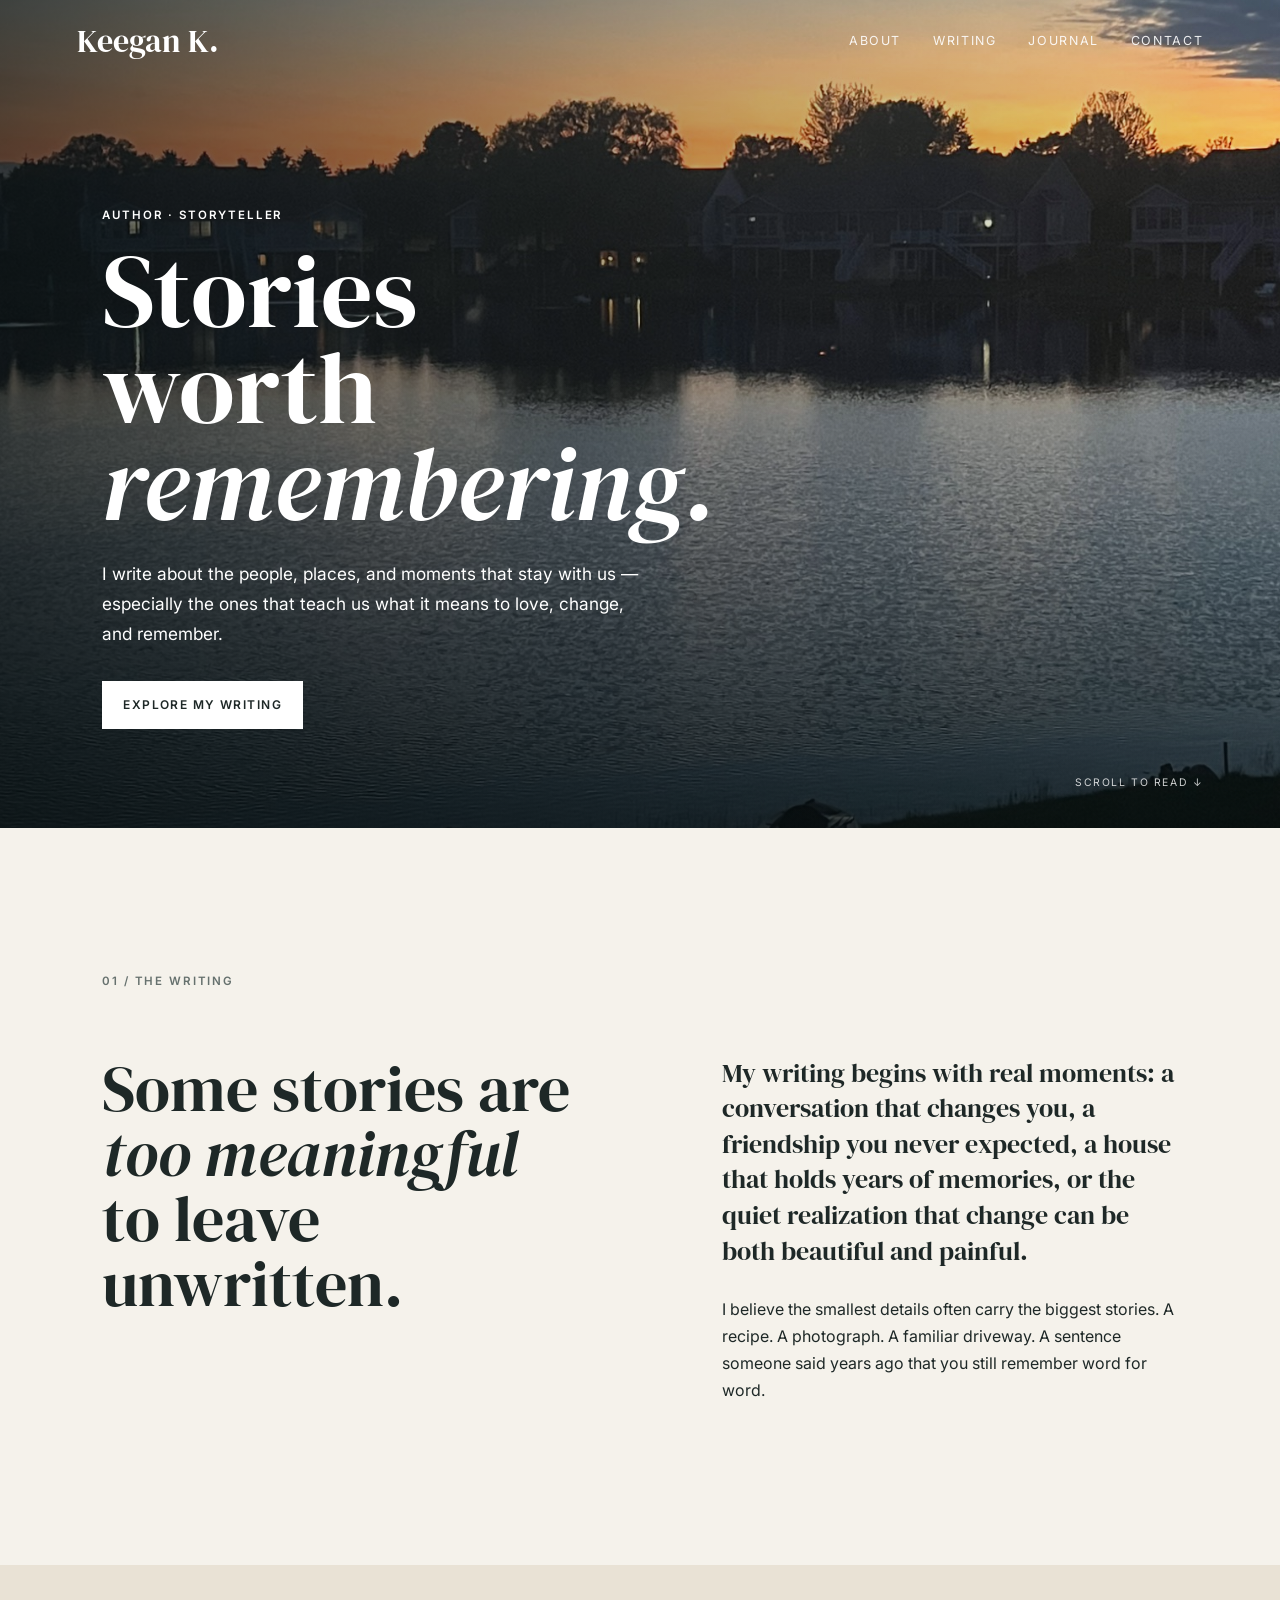
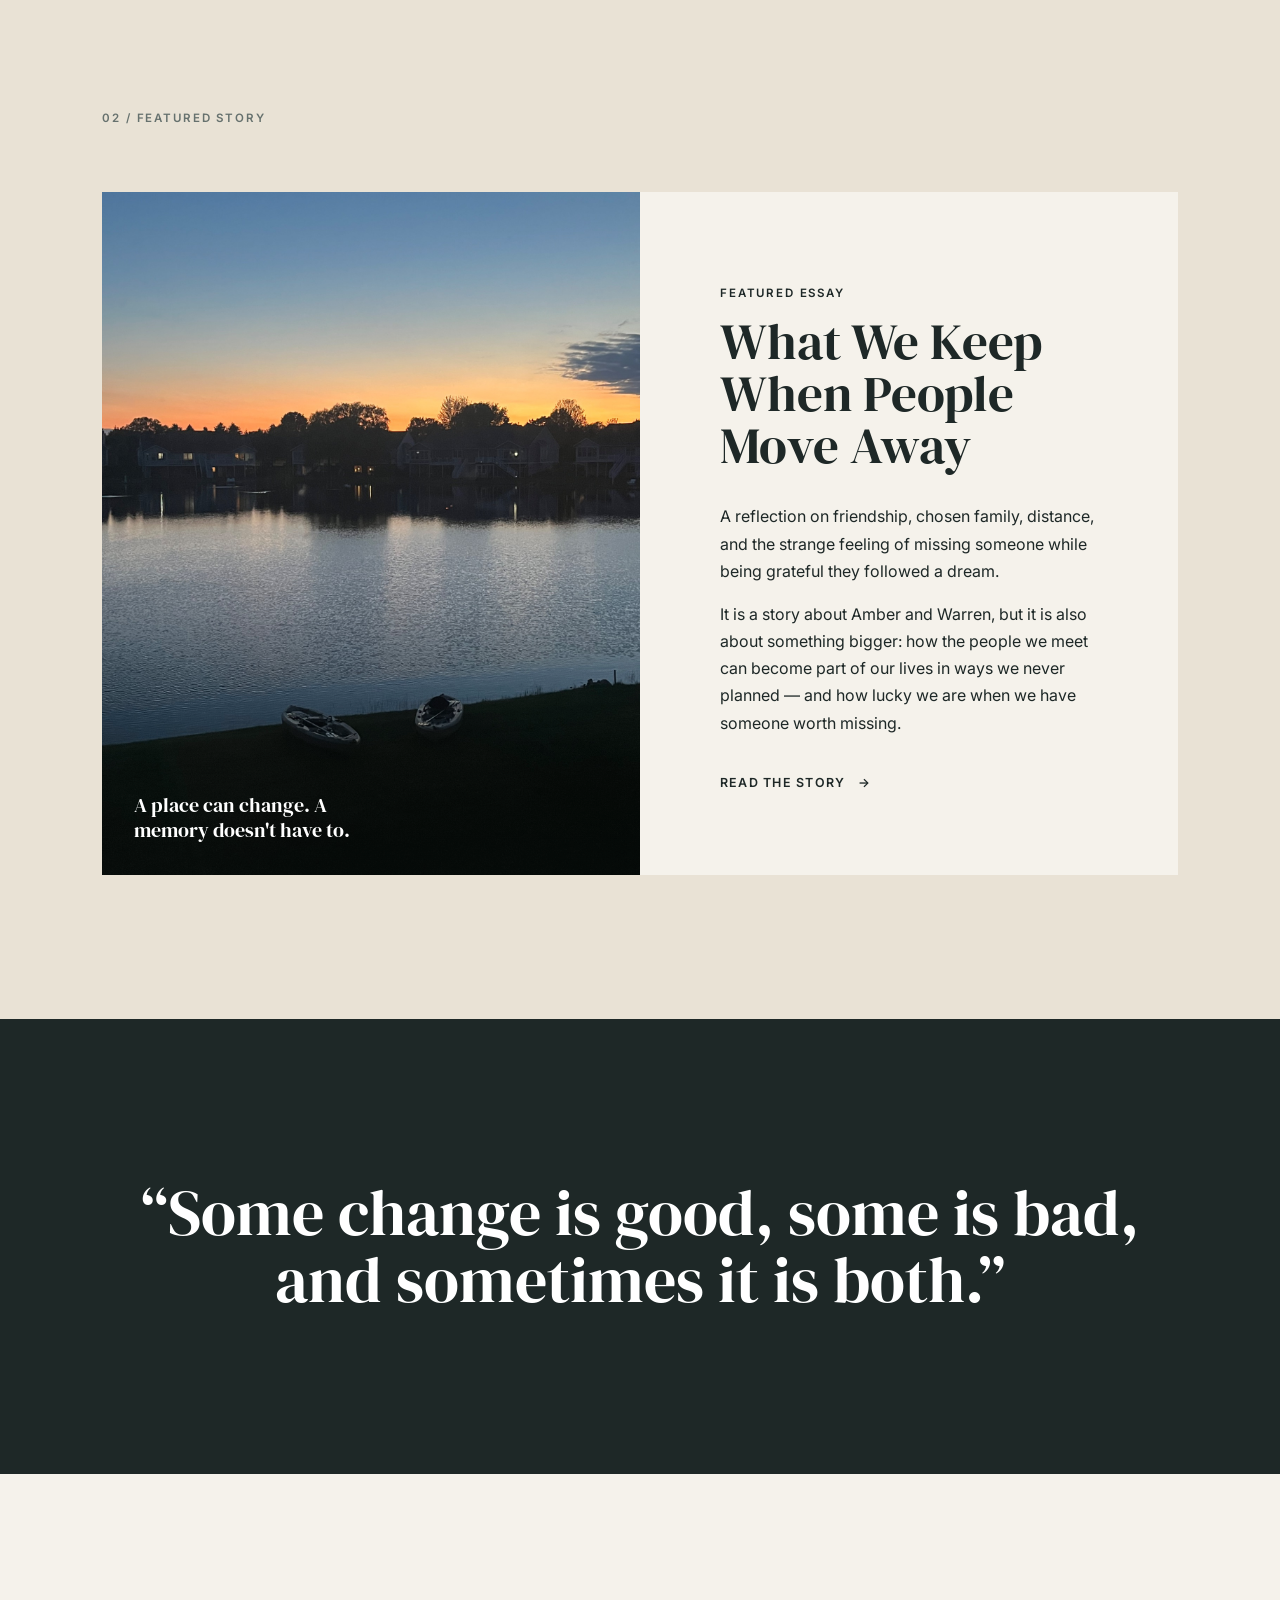
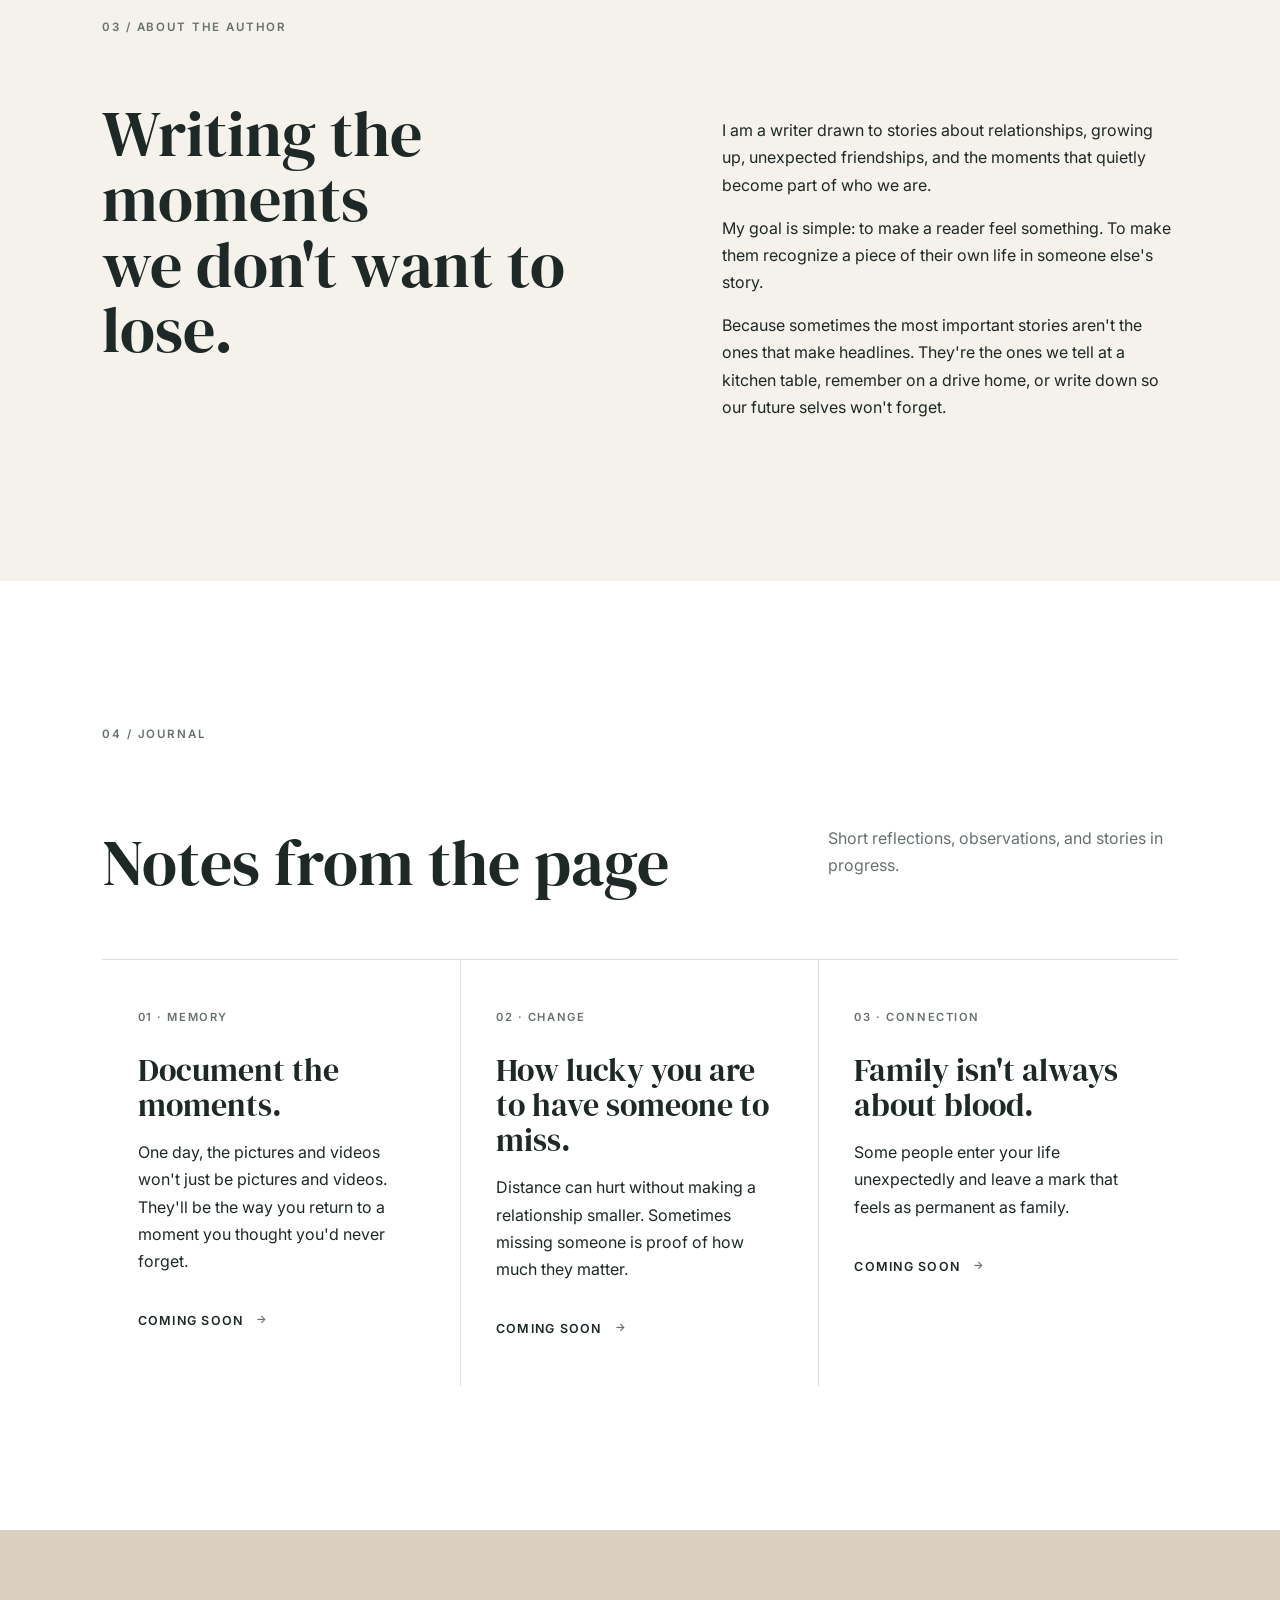
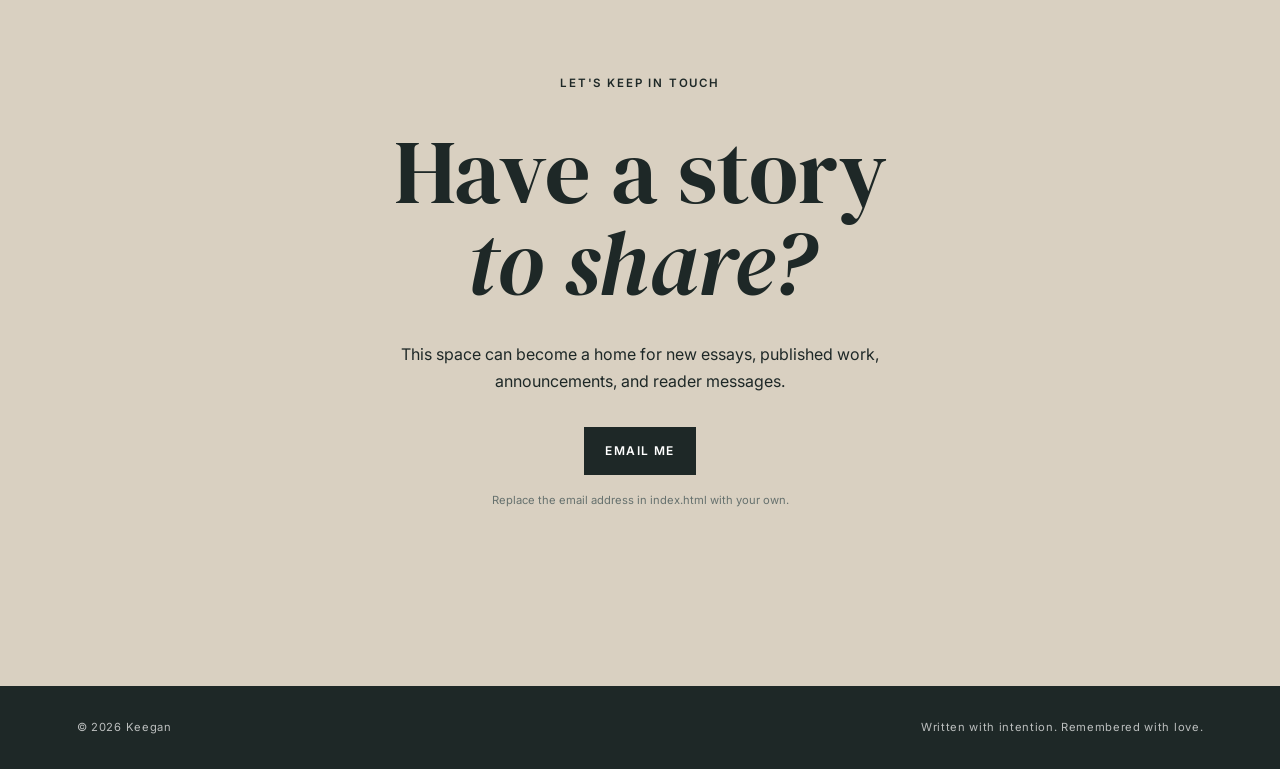
==== index.html @ cd88f76b "Update index.html" ====
<!DOCTYPE html>
<html lang="en">
<head>
  <meta charset="UTF-8">
  <meta name="viewport" content="width=device-width, initial-scale=1.0">
  <meta name="description" content="Keegan — author and storyteller writing about memory, change, connection, and the people who become family.">
  <title>Keegan Kamphuis | Author & Storyteller</title>
  <link rel="preconnect" href="https://fonts.googleapis.com">
  <link rel="preconnect" href="https://fonts.gstatic.com" crossorigin>
  <link href="https://fonts.googleapis.com/css2?family=DM+Serif+Display&family=Inter:wght@400;500;600&display=swap" rel="stylesheet">
  <link rel="stylesheet" href="style.css">
</head>
<body>
  <header class="site-header">
    <a class="brand" href="#home">Keegan K.</a>
    <nav>
      <a href="#about">About</a>
      <a href="#writing">Writing</a>
      <a href="#journal">Journal</a>
      <a href="#contact">Contact</a>
    </nav>
  </header>

  <main>
    <section class="hero" id="home">
      <div class="hero-image"></div>
      <div class="hero-overlay"></div>
      <div class="hero-content">
        <p class="eyebrow">AUTHOR · STORYTELLER</p>
        <h1>Stories worth<br><em>remembering.</em></h1>
        <p class="hero-copy">
          I write about the people, places, and moments that stay with us —
          especially the ones that teach us what it means to love, change, and remember.
        </p>
        <a class="button light" href="#writing">Explore my writing</a>
      </div>
      <div class="scroll-note">SCROLL TO READ ↓</div>
    </section>

    <section class="intro section">
      <div class="section-label">01 / THE WRITING</div>
      <div class="intro-grid">
        <h2>Some stories are<br><em>too meaningful</em><br>to leave unwritten.</h2>
        <div>
          <p class="large-copy">
            My writing begins with real moments: a conversation that changes you,
            a friendship you never expected, a house that holds years of memories,
            or the quiet realization that change can be both beautiful and painful.
          </p>
          <p>
            I believe the smallest details often carry the biggest stories.
            A recipe. A photograph. A familiar driveway. A sentence someone said
            years ago that you still remember word for word.
          </p>
        </div>
      </div>
    </section>

    <section class="feature section" id="writing">
      <div class="section-label">02 / FEATURED STORY</div>
      <div class="story-card">
        <div class="story-photo">
          <div class="photo-caption">A place can change. A memory doesn't have to.</div>
        </div>
        <div class="story-text">
          <p class="eyebrow">FEATURED ESSAY</p>
          <h2>What We Keep<br>When People Move Away</h2>
          <p>
            A reflection on friendship, chosen family, distance, and the strange
            feeling of missing someone while being grateful they followed a dream.
          </p>
          <p>
            It is a story about Amber and Warren, but it is also about something
            bigger: how the people we meet can become part of our lives in ways
            we never planned — and how lucky we are when we have someone worth missing.
          </p>
          <a class="text-link" href="#journal">Read the story <span>→</span></a>
        </div>
      </div>
    </section>

    <section class="quote-section">
      <blockquote>
        “Some change is good, some is bad,<br>
        and sometimes it is both.”
      </blockquote>
    </section>

    <section class="about section" id="about">
      <div class="section-label">03 / ABOUT THE AUTHOR</div>
      <div class="about-grid">
        <div>
          <h2>Writing the moments<br>we don't want to lose.</h2>
        </div>
        <div>
          <p>
            I am a writer drawn to stories about relationships, growing up,
            unexpected friendships, and the moments that quietly become part
            of who we are.
          </p>
          <p>
            My goal is simple: to make a reader feel something. To make them
            recognize a piece of their own life in someone else's story.
          </p>
          <p>
            Because sometimes the most important stories aren't the ones that
            make headlines. They're the ones we tell at a kitchen table,
            remember on a drive home, or write down so our future selves
            won't forget.
          </p>
        </div>
      </div>
    </section>

    <section class="journal section" id="journal">
      <div class="section-label">04 / JOURNAL</div>
      <div class="journal-heading">
        <h2>Notes from the page</h2>
        <p>Short reflections, observations, and stories in progress.</p>
      </div>

      <div class="posts">
        <article class="post">
          <span>01 · MEMORY</span>
          <h3>Document the moments.</h3>
          <p>
            One day, the pictures and videos won't just be pictures and videos.
            They'll be the way you return to a moment you thought you'd never forget.
          </p>
          <a class="text-link" href="#contact">Coming soon <span>→</span></a>
        </article>

        <article class="post">
          <span>02 · CHANGE</span>
          <h3>How lucky you are to have someone to miss.</h3>
          <p>
            Distance can hurt without making a relationship smaller.
            Sometimes missing someone is proof of how much they matter.
          </p>
          <a class="text-link" href="#contact">Coming soon <span>→</span></a>
        </article>

        <article class="post">
          <span>03 · CONNECTION</span>
          <h3>Family isn't always about blood.</h3>
          <p>
            Some people enter your life unexpectedly and leave a mark that feels
            as permanent as family.
          </p>
          <a class="text-link" href="#contact">Coming soon <span>→</span></a>
        </article>
      </div>
    </section>

    <section class="contact section" id="contact">
      <div class="contact-inner">
        <p class="eyebrow">LET'S KEEP IN TOUCH</p>
        <h2>Have a story<br><em>to share?</em></h2>
        <p>
          This space can become a home for new essays, published work,
          announcements, and reader messages.
        </p>
        <a class="button dark" href="mailto:your-email@example.com">Email me</a>
        <p class="small-note">Replace the email address in index.html with your own.</p>
      </div>
    </section>
  </main>

  <footer>
    <span>© 2026 Keegan</span>
    <span>Written with intention. Remembered with love.</span>
  </footer>
</body>
</html>
---- style.css ----
* { box-sizing: border-box; }

:root {
  --ink: #1e2827;
  --muted: #66716e;
  --paper: #f5f2eb;
  --cream: #e9e2d5;
  --line: rgba(30, 40, 39, .15);
  --serif: "DM Serif Display", Georgia, serif;
  --sans: "Inter", Arial, sans-serif;
}

html { scroll-behavior: smooth; }

body {
  margin: 0;
  background: var(--paper);
  color: var(--ink);
  font-family: var(--sans);
  line-height: 1.7;
}

.site-header {
  position: absolute;
  z-index: 10;
  top: 0;
  left: 0;
  right: 0;
  height: 82px;
  display: flex;
  align-items: center;
  justify-content: space-between;
  padding: 0 6vw;
  color: white;
}

.brand {
  color: inherit;
  text-decoration: none;
  font-family: var(--serif);
  font-size: 2rem;
}

nav { display: flex; gap: 2rem; }
nav a {
  color: inherit;
  text-decoration: none;
  font-size: .78rem;
  letter-spacing: .13em;
  text-transform: uppercase;
  opacity: .9;
}
nav a:hover { opacity: 1; }

.hero {
  min-height: 92vh;
  position: relative;
  display: flex;
  align-items: flex-end;
  overflow: hidden;
  color: white;
}

.hero-image {
  position: absolute;
  inset: 0;
  background: url("hero-sunset.jpeg") center center / cover no-repeat;
  transform: scale(1.01);
}

.hero-overlay {
  position: absolute;
  inset: 0;
  background: linear-gradient(90deg, rgba(10,17,18,.67) 0%, rgba(10,17,18,.25) 55%, rgba(10,17,18,.05) 100%),
              linear-gradient(0deg, rgba(8,15,15,.65) 0%, transparent 55%);
}

.hero-content {
  position: relative;
  z-index: 2;
  max-width: 760px;
  padding: 13vh 8vw 11vh;
}

.eyebrow, .section-label {
  letter-spacing: .16em;
  text-transform: uppercase;
  font-size: .72rem;
  font-weight: 600;
}

.hero h1 {
  font-family: var(--serif);
  font-weight: 400;
  font-size: clamp(4rem, 8vw, 7.6rem);
  line-height: .94;
  margin: 1.1rem 0 1.7rem;
}

em { font-style: italic; }

.hero-copy {
  max-width: 560px;
  font-size: 1.08rem;
  line-height: 1.75;
  margin-bottom: 2rem;
}

.button {
  display: inline-block;
  padding: .85rem 1.3rem;
  text-decoration: none;
  font-size: .75rem;
  letter-spacing: .12em;
  text-transform: uppercase;
  font-weight: 600;
  transition: transform .2s ease, opacity .2s ease;
}
.button:hover { transform: translateY(-2px); }
.button.light { color: var(--ink); background: white; }
.button.dark { color: white; background: var(--ink); }

.scroll-note {
  position: absolute;
  z-index: 3;
  right: 6vw;
  bottom: 4vh;
  font-size: .65rem;
  letter-spacing: .15em;
  opacity: .8;
}

.section {
  padding: 9rem 8vw;
  max-width: 1400px;
  margin: 0 auto;
}

.section-label {
  color: var(--muted);
  margin-bottom: 4rem;
}

.intro-grid, .about-grid {
  display: grid;
  grid-template-columns: 1.05fr .95fr;
  gap: 9vw;
}

h2 {
  font-family: var(--serif);
  font-weight: 400;
  font-size: clamp(2.8rem, 5vw, 5rem);
  line-height: 1.02;
  margin: 0 0 2rem;
}

.large-copy {
  font-family: var(--serif);
  font-size: 1.65rem;
  line-height: 1.35;
  margin-top: 0;
}

.feature {
  max-width: none;
  background: var(--cream);
}

.story-card {
  max-width: 1200px;
  margin: auto;
  display: grid;
  grid-template-columns: 1fr 1fr;
  background: var(--paper);
}

.story-photo {
  min-height: 620px;
  background:
    linear-gradient(0deg, rgba(12,22,22,.35), transparent 45%),
    url("hero-sunset.jpeg") center / cover no-repeat;
  position: relative;
}

.photo-caption {
  position: absolute;
  left: 2rem;
  bottom: 2rem;
  color: white;
  max-width: 260px;
  font-family: var(--serif);
  font-size: 1.25rem;
  line-height: 1.25;
}

.story-text { padding: 5rem; }
.story-text h2 { font-size: clamp(2.6rem, 4vw, 4.5rem); }
.story-text p { max-width: 500px; }

.text-link {
  color: var(--ink);
  text-decoration: none;
  font-weight: 600;
  font-size: .78rem;
  letter-spacing: .1em;
  text-transform: uppercase;
  display: inline-flex;
  gap: .8rem;
  margin-top: 1.2rem;
}
.text-link span { transition: transform .2s; }
.text-link:hover span { transform: translateX(5px); }

.quote-section {
  padding: 10rem 8vw;
  text-align: center;
  background: var(--ink);
  color: white;
}

blockquote {
  margin: auto;
  max-width: 1000px;
  font-family: var(--serif);
  font-size: clamp(2.7rem, 5vw, 5.5rem);
  line-height: 1.05;
}

.about { background: var(--paper); }

.journal {
  max-width: none;
  background: white;
}

.journal-heading {
  display: flex;
  align-items: end;
  justify-content: space-between;
  gap: 2rem;
  margin-bottom: 4rem;
}

.journal-heading h2 { margin: 0; }
.journal-heading p { max-width: 350px; color: var(--muted); }

.posts {
  display: grid;
  grid-template-columns: repeat(3, 1fr);
  border-top: 1px solid var(--line);
}

.post {
  padding: 2.6rem 2.2rem 2.8rem;
  border-right: 1px solid var(--line);
}
.post:last-child { border-right: 0; }

.post span {
  color: var(--muted);
  font-size: .7rem;
  letter-spacing: .14em;
  font-weight: 600;
}

.post h3 {
  font-family: var(--serif);
  font-size: 2rem;
  line-height: 1.1;
  font-weight: 400;
  margin: 1.5rem 0 1rem;
}

.contact {
  max-width: none;
  text-align: center;
  background: #d9d0c1;
}

.contact-inner { max-width: 760px; margin: auto; }
.contact h2 { font-size: clamp(3.5rem, 7vw, 6.5rem); }
.contact p { max-width: 570px; margin: 0 auto 2rem; }
.small-note { font-size: .7rem !important; color: var(--muted); margin-top: 1rem !important; }

footer {
  padding: 2rem 6vw;
  background: var(--ink);
  color: rgba(255,255,255,.7);
  display: flex;
  justify-content: space-between;
  gap: 1rem;
  font-size: .7rem;
  letter-spacing: .06em;
}

@media (max-width: 800px) {
  .site-header { height: 70px; padding: 0 5vw; }
  nav { gap: 1rem; }
  nav a { font-size: .62rem; }
  nav a:nth-child(3) { display: none; }

  .hero { min-height: 85vh; }
  .hero-content { padding: 10vh 7vw 9vh; }
  .hero h1 { font-size: clamp(3.4rem, 15vw, 5rem); }

  .section { padding: 6rem 7vw; }
  .intro-grid, .about-grid, .story-card { grid-template-columns: 1fr; gap: 3rem; }
  .story-photo { min-height: 55vh; }
  .story-text { padding: 3rem 2rem; }
  .posts { grid-template-columns: 1fr; }
  .post { border-right: 0; border-bottom: 1px solid var(--line); }
  .journal-heading { display: block; }
  footer { flex-direction: column; }
}
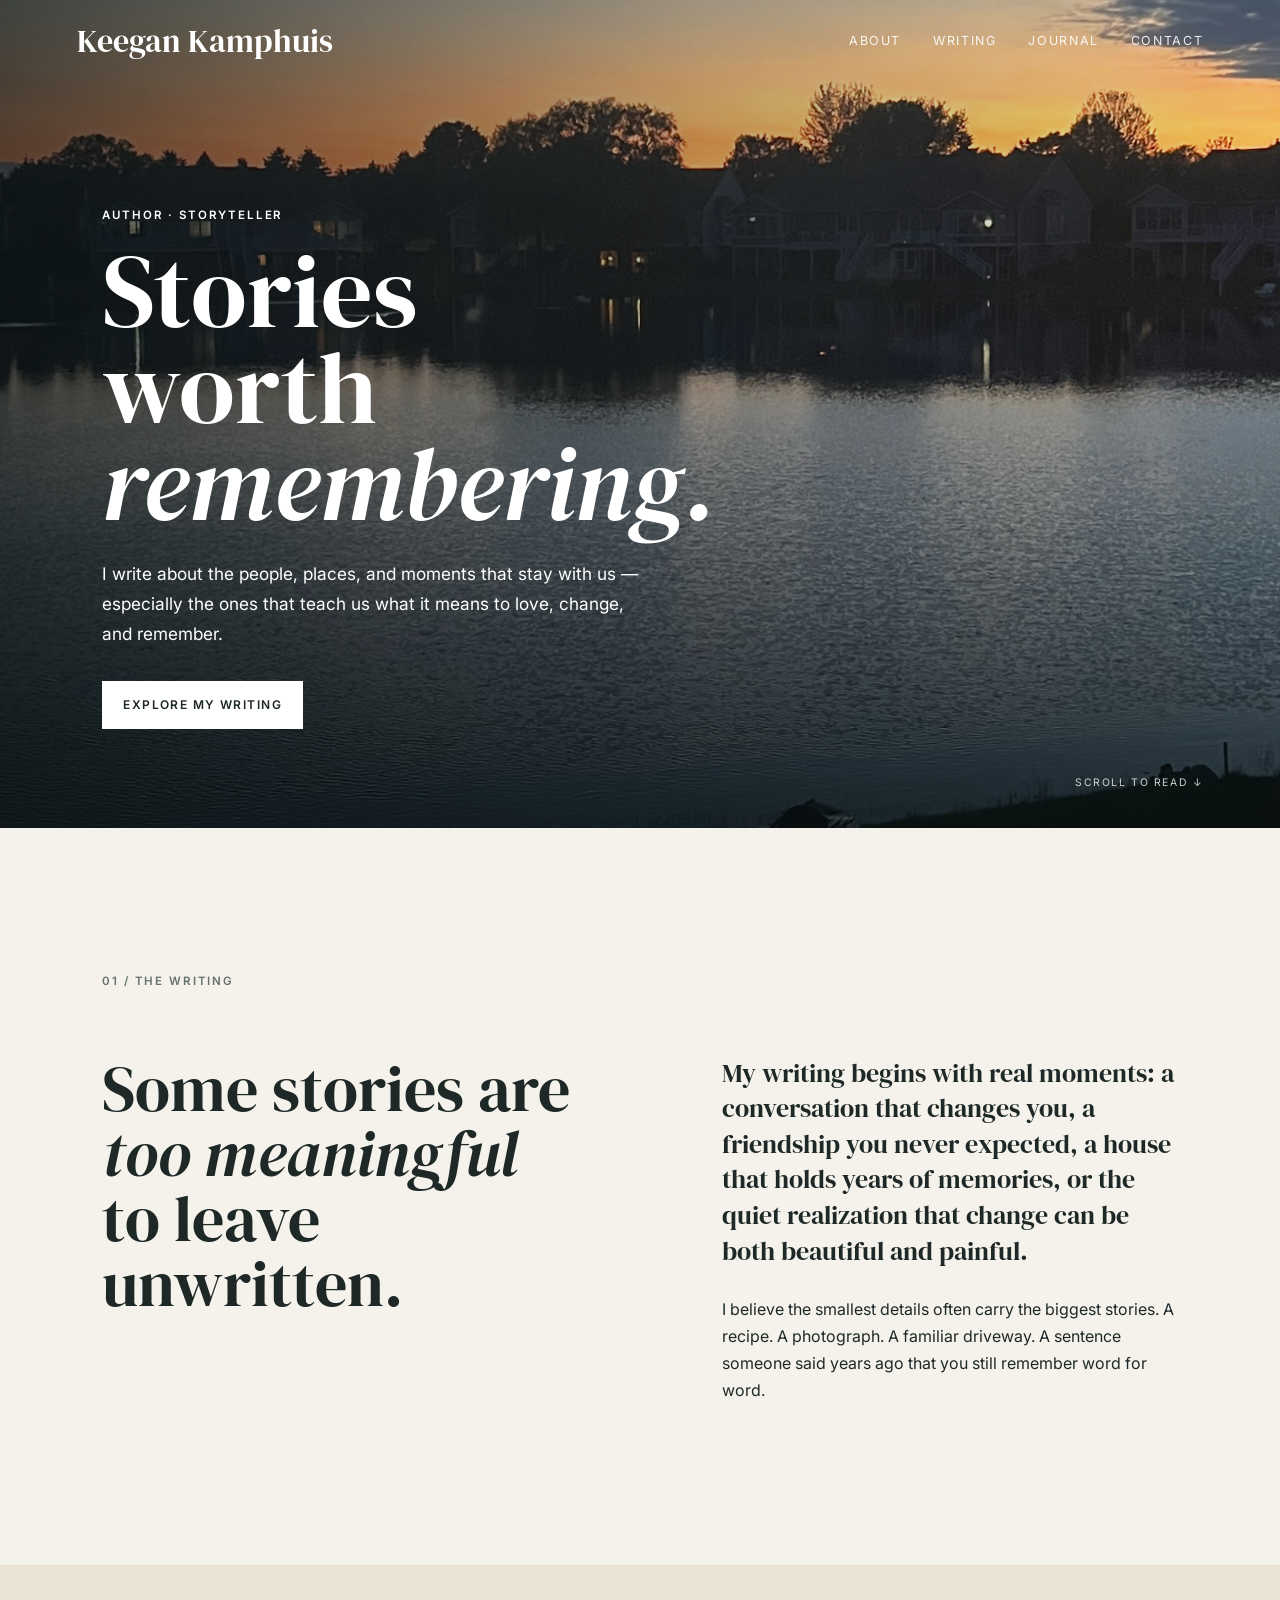
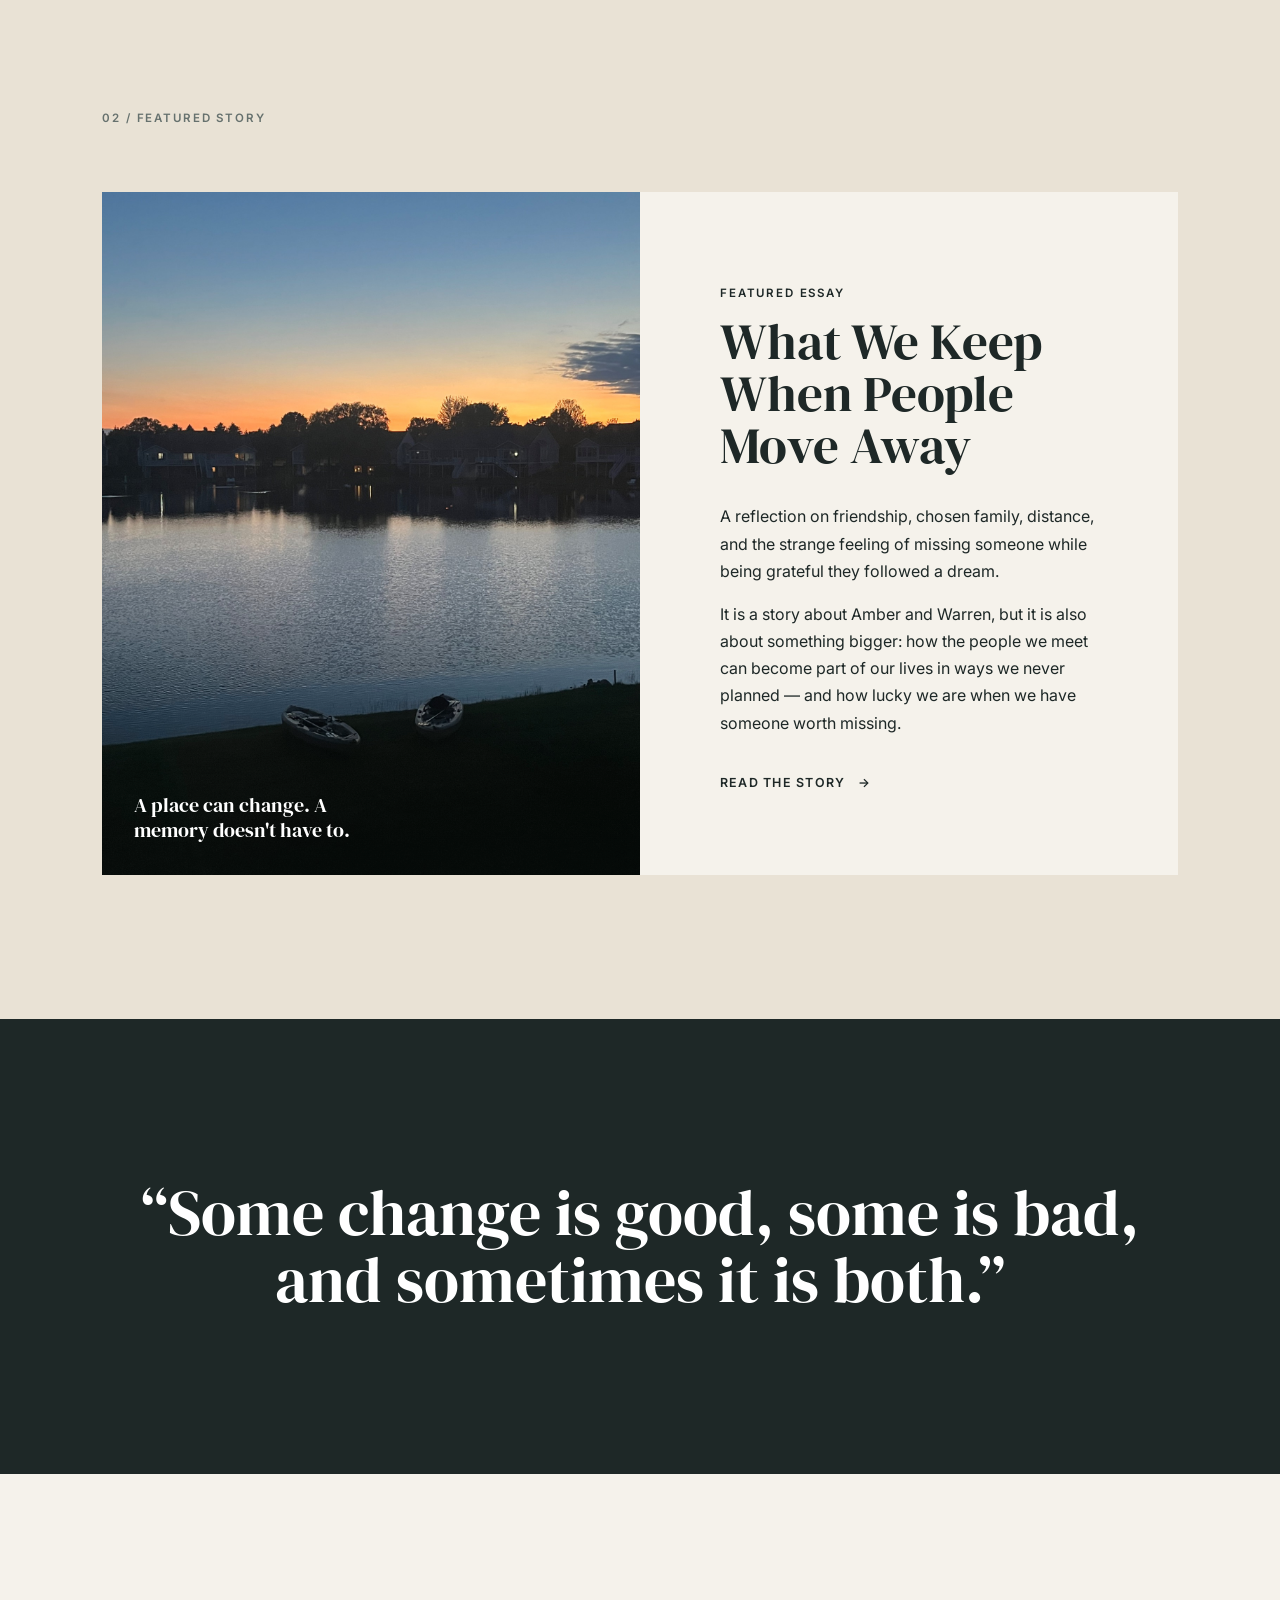
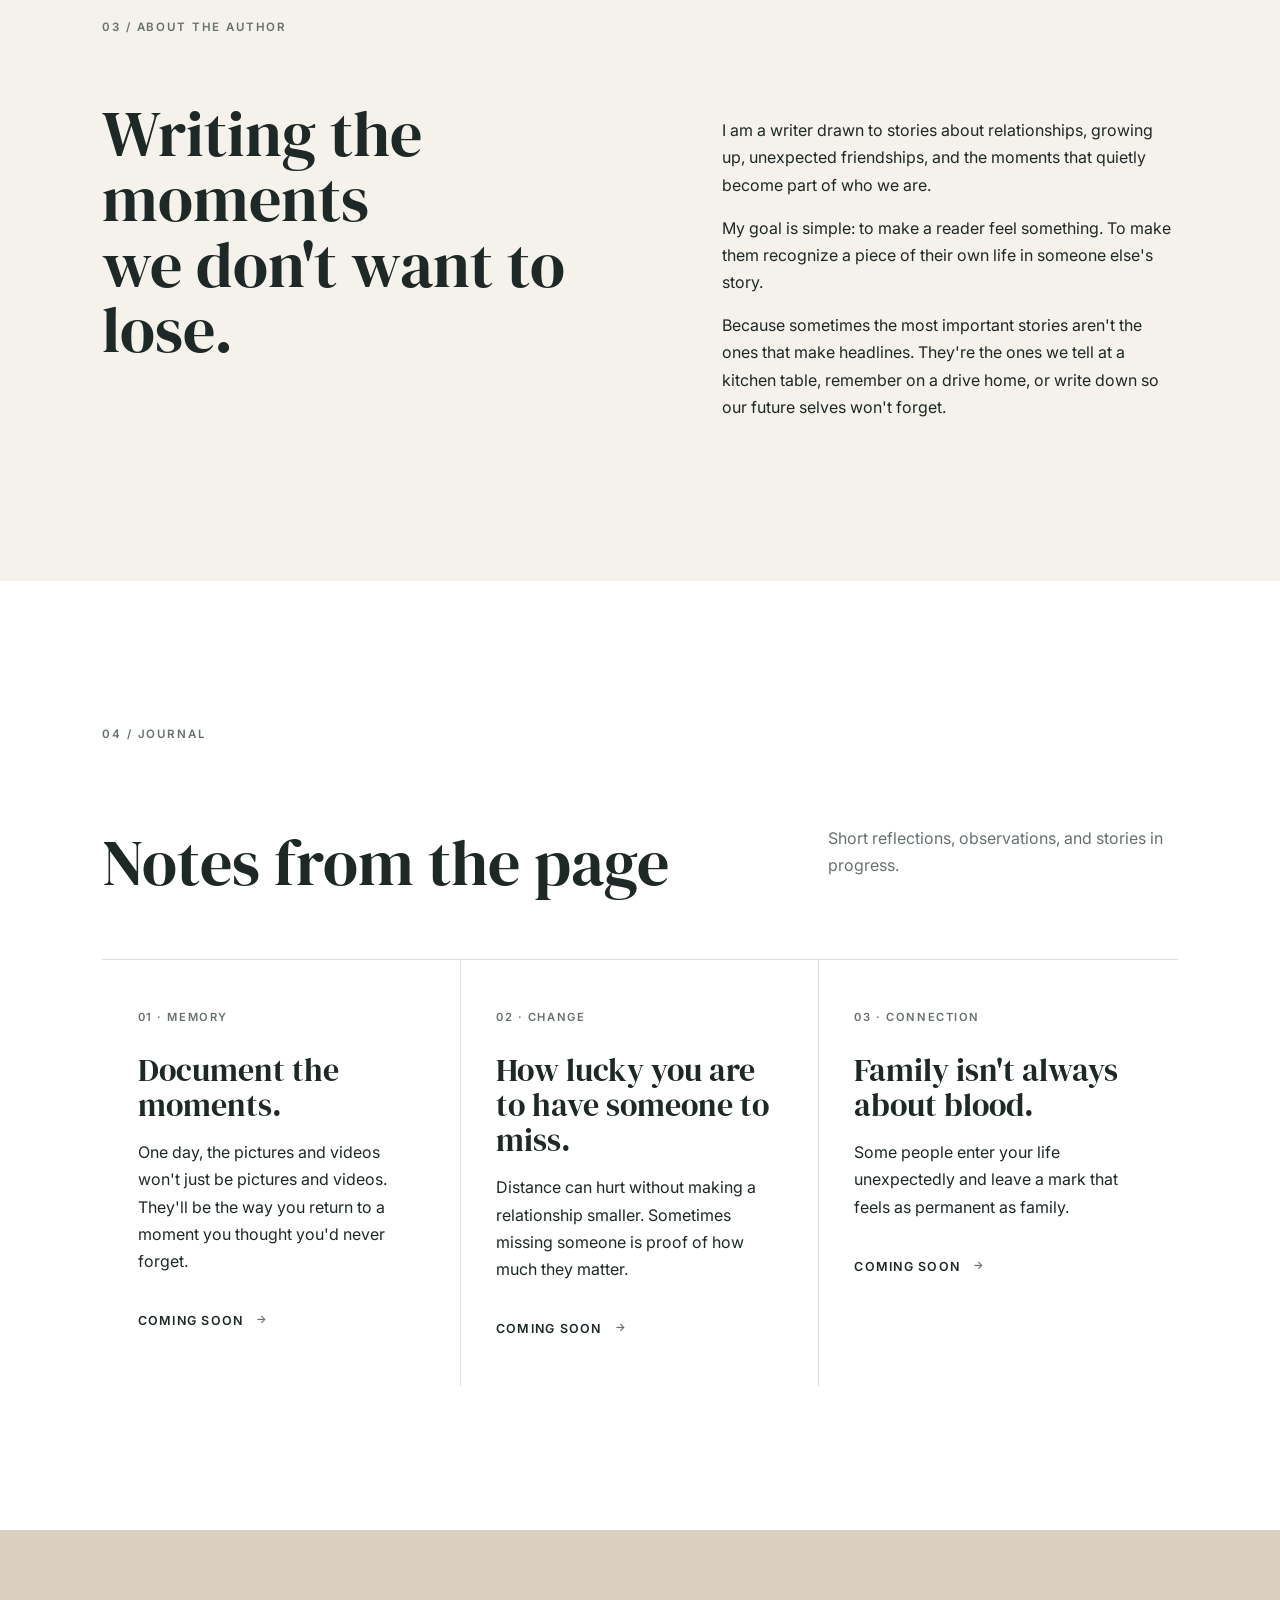
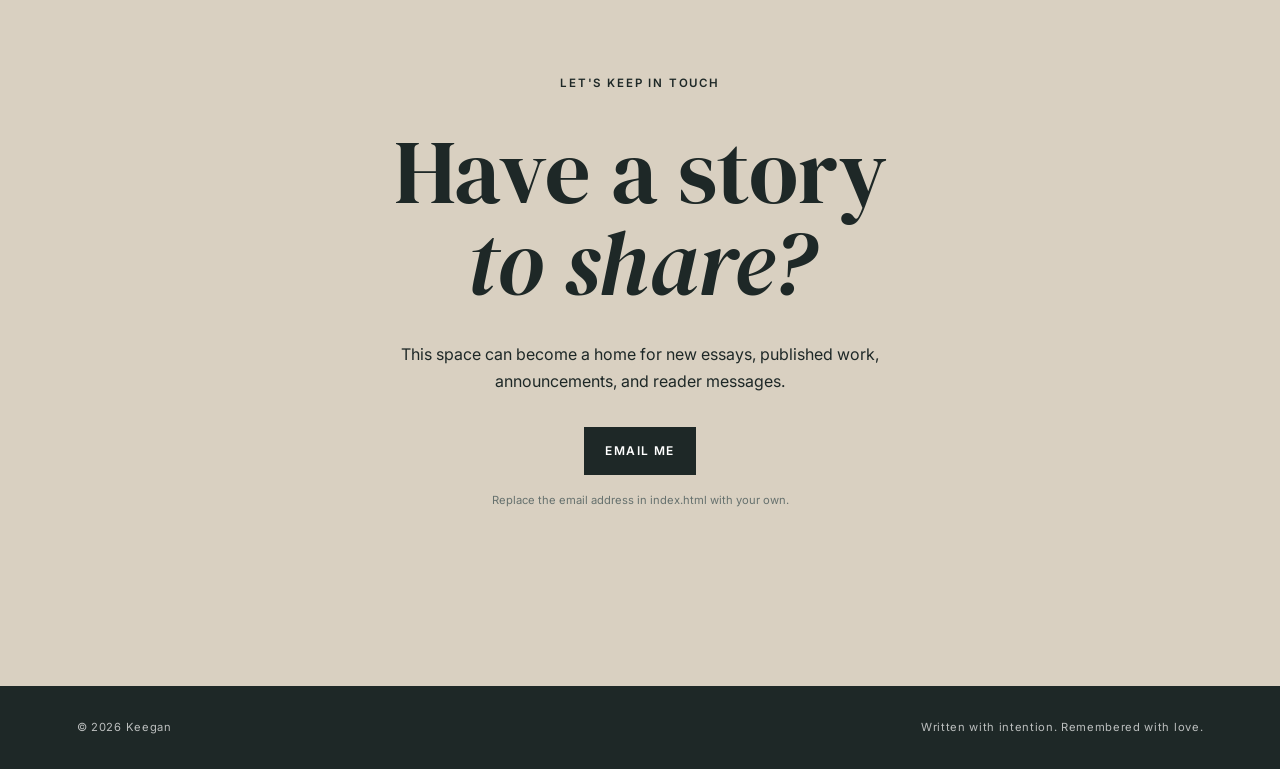
==== commit d2c5d8a6: "Update index.html" ====
--- a/index.html
+++ b/index.html
@@ -12,7 +12,7 @@
 </head>
 <body>
   <header class="site-header">
-    <a class="brand" href="#home">Keegan K.</a>
+    <a class="brand" href="#home">Keegan Kamphuis</a>
     <nav>
       <a href="#about">About</a>
       <a href="#writing">Writing</a>
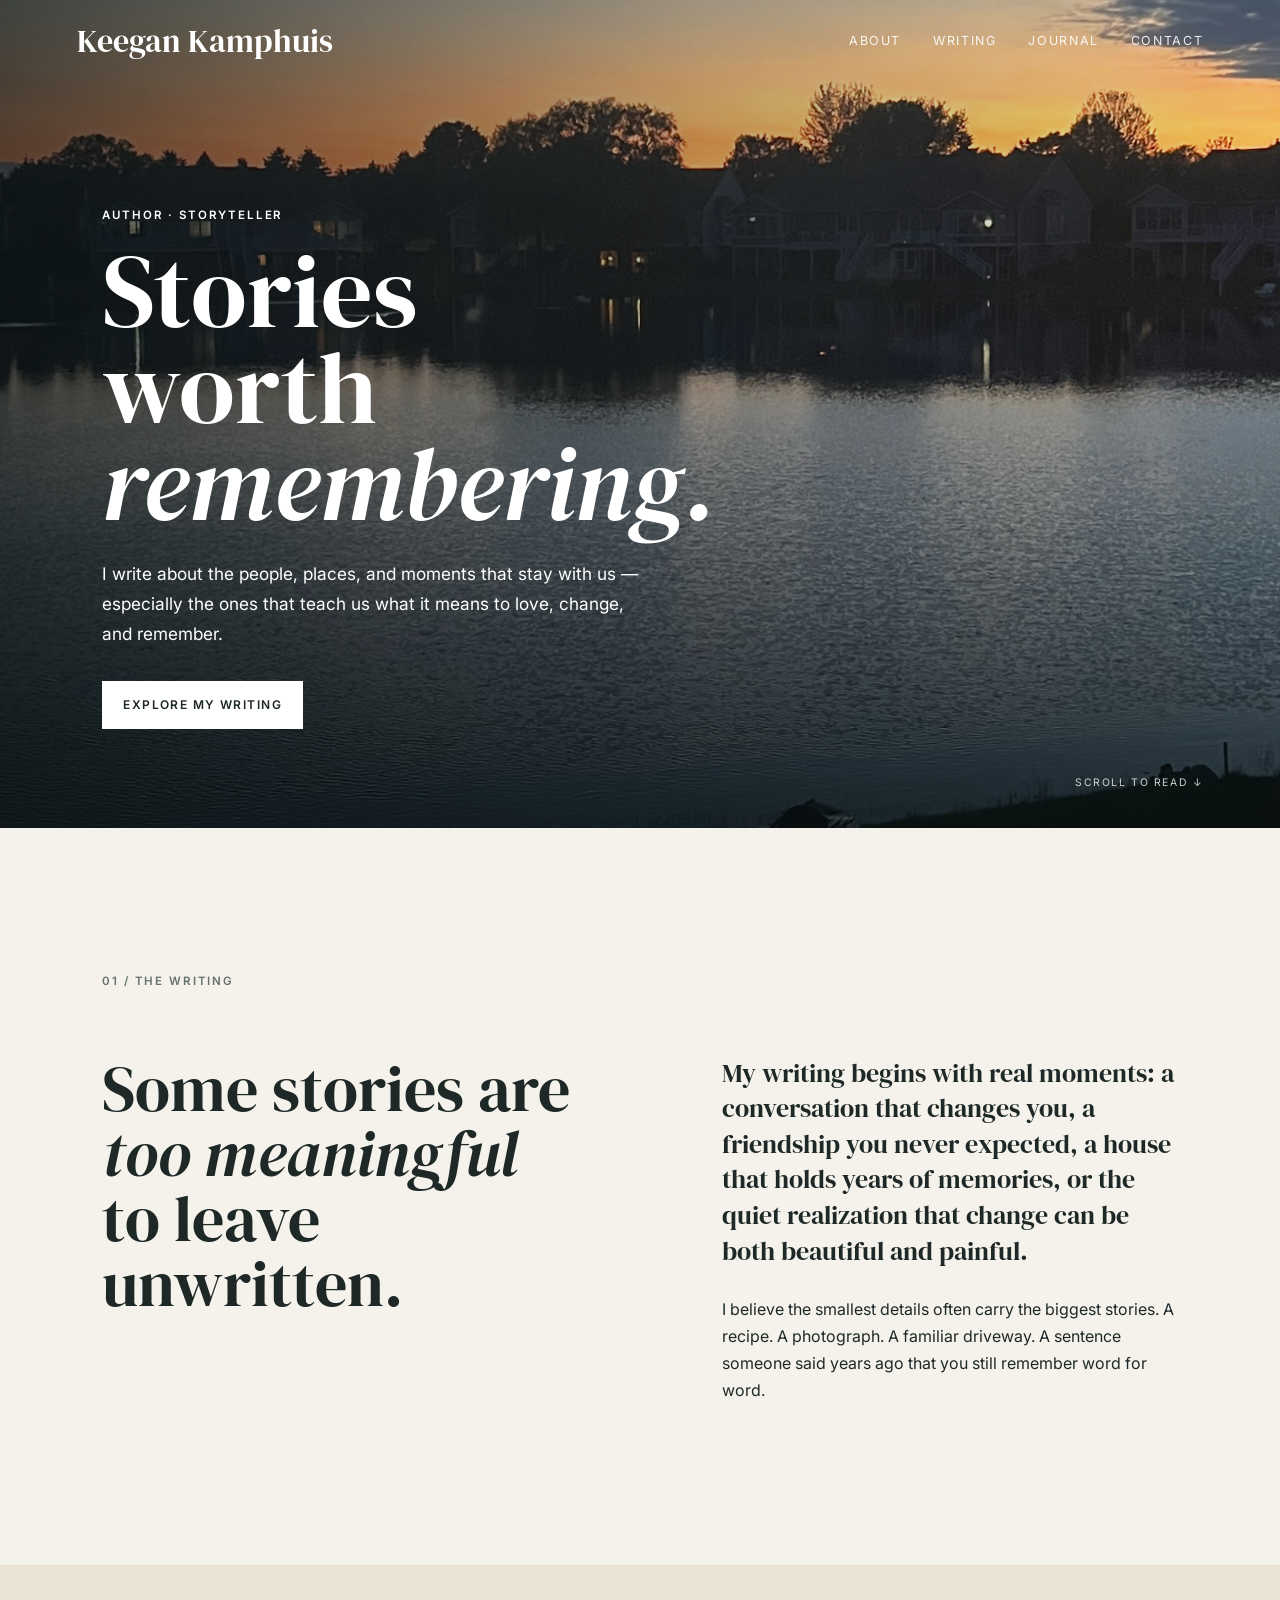
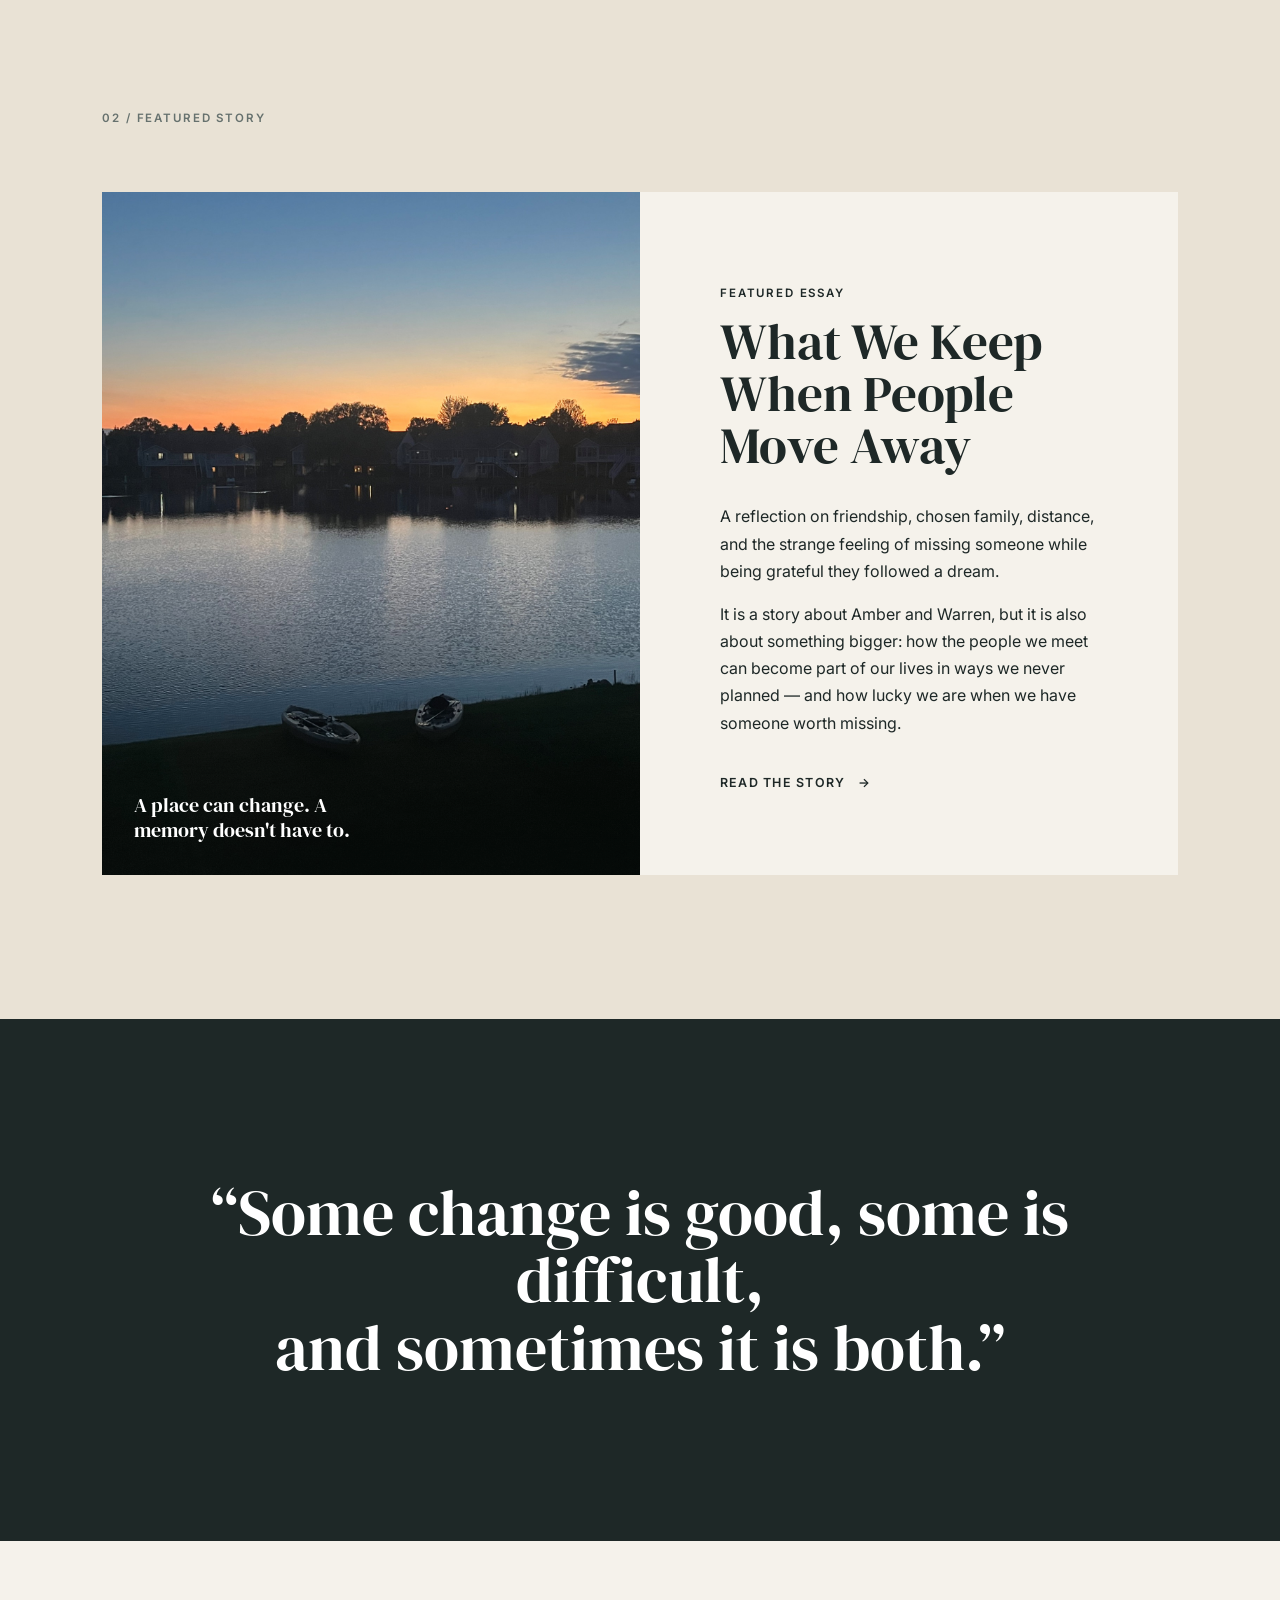
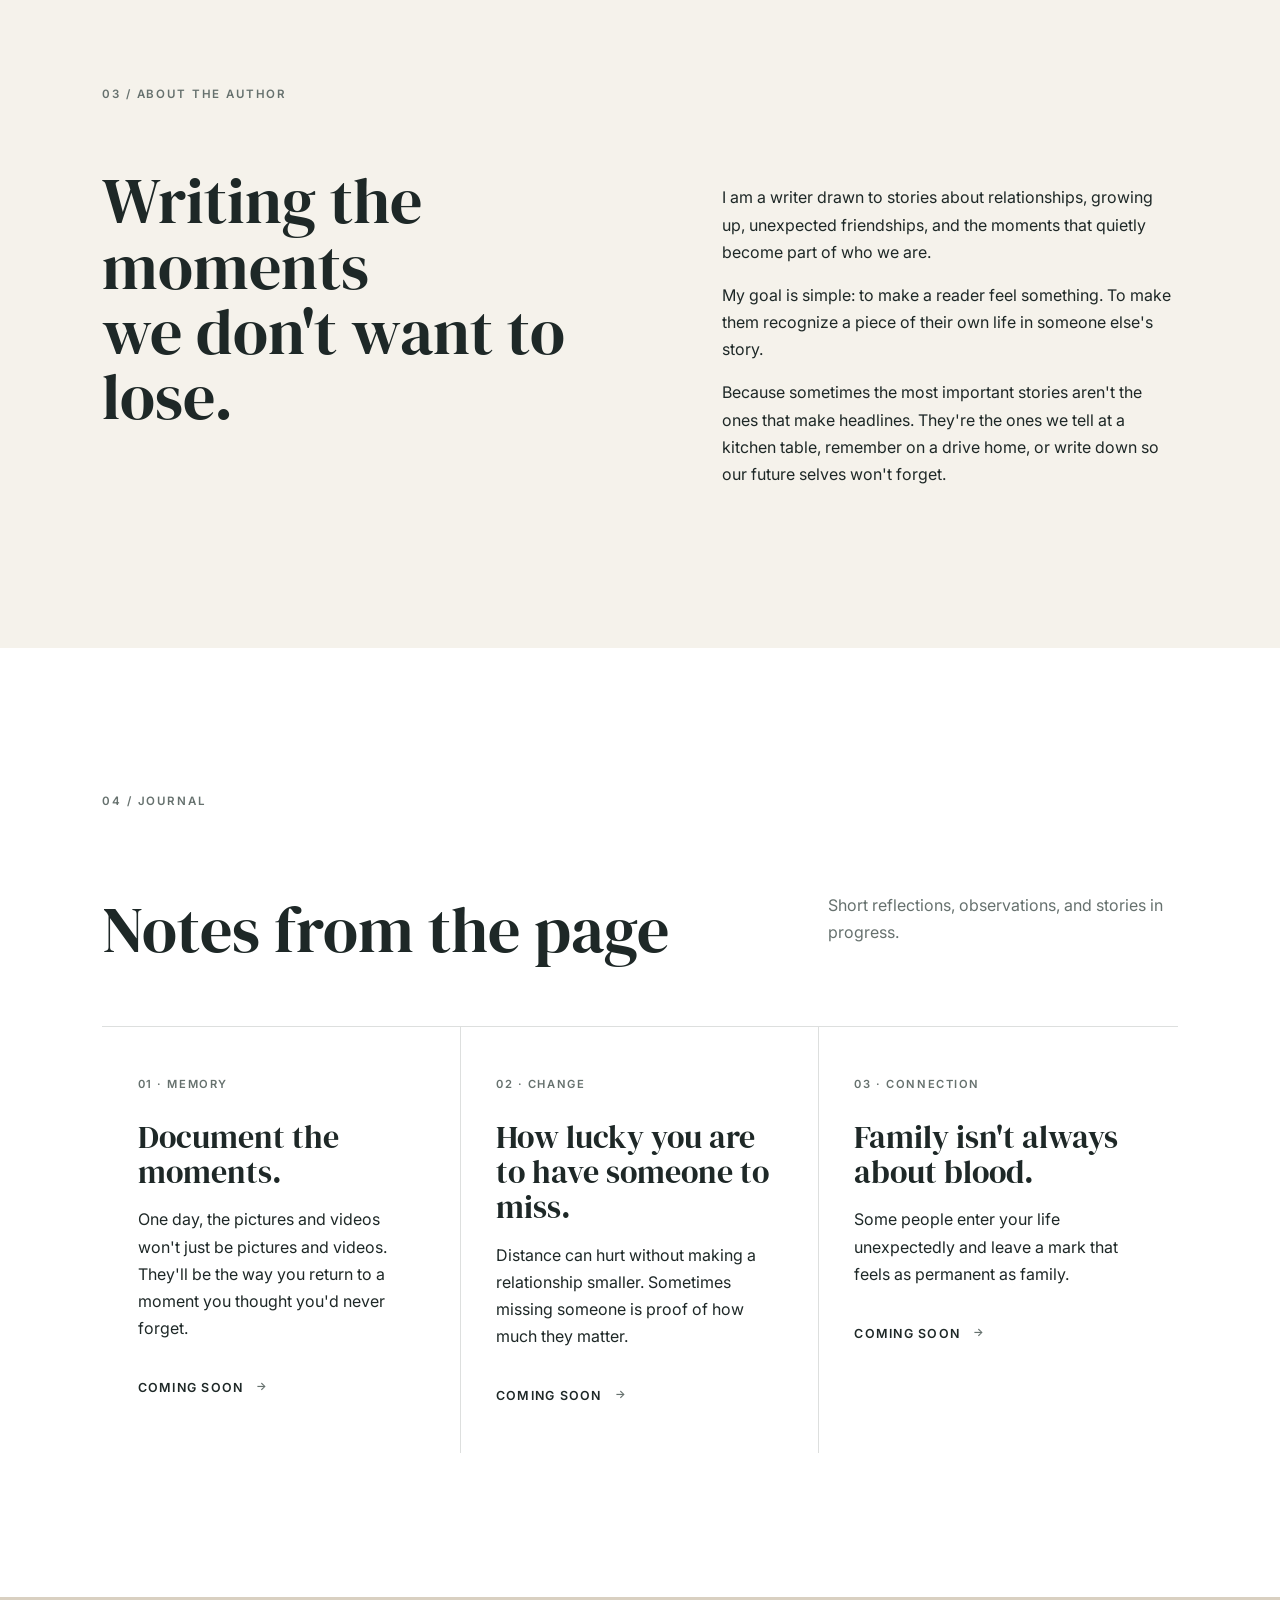
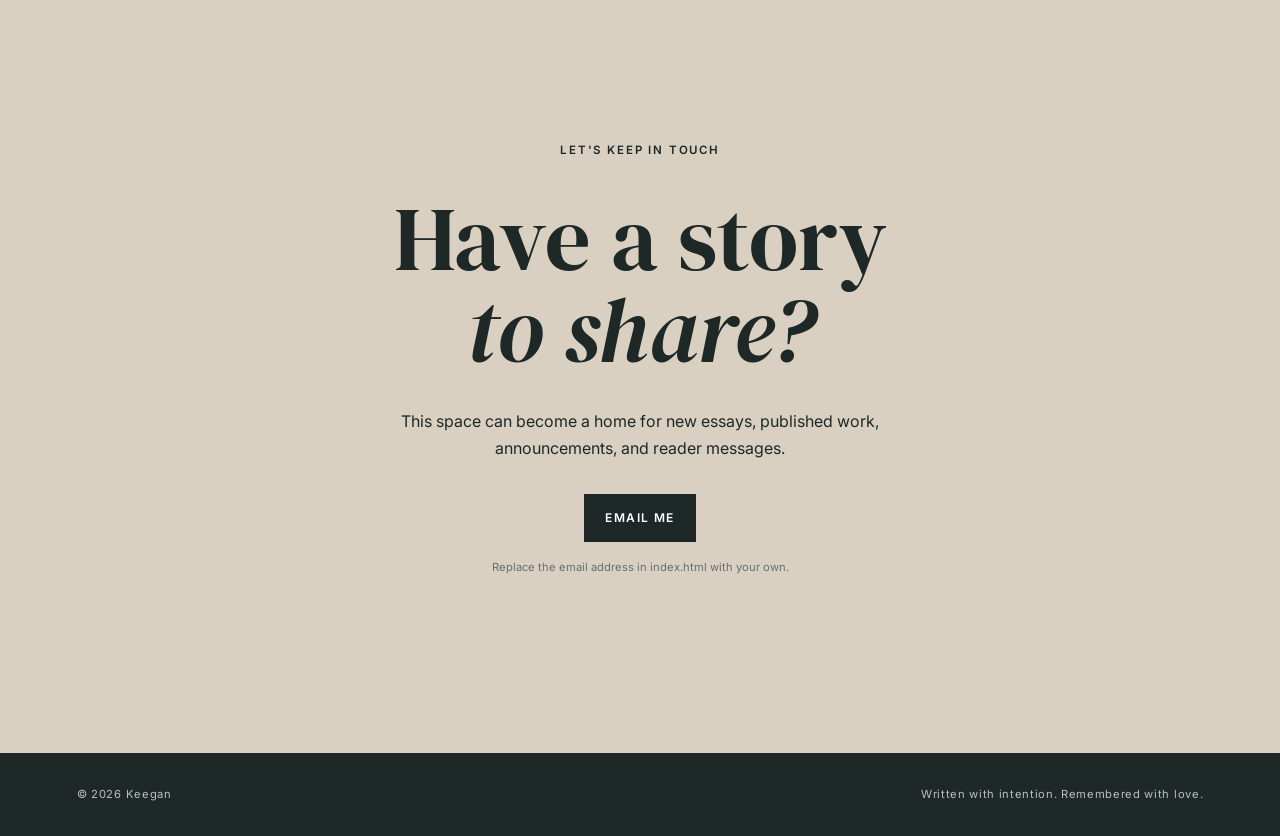
==== commit fd5d6d4a: "Update index.html" ====
--- a/index.html
+++ b/index.html
@@ -81,7 +81,7 @@
 
     <section class="quote-section">
       <blockquote>
-        “Some change is good, some is bad,<br>
+        “Some change is good, some is difficult,<br>
         and sometimes it is both.”
       </blockquote>
     </section>
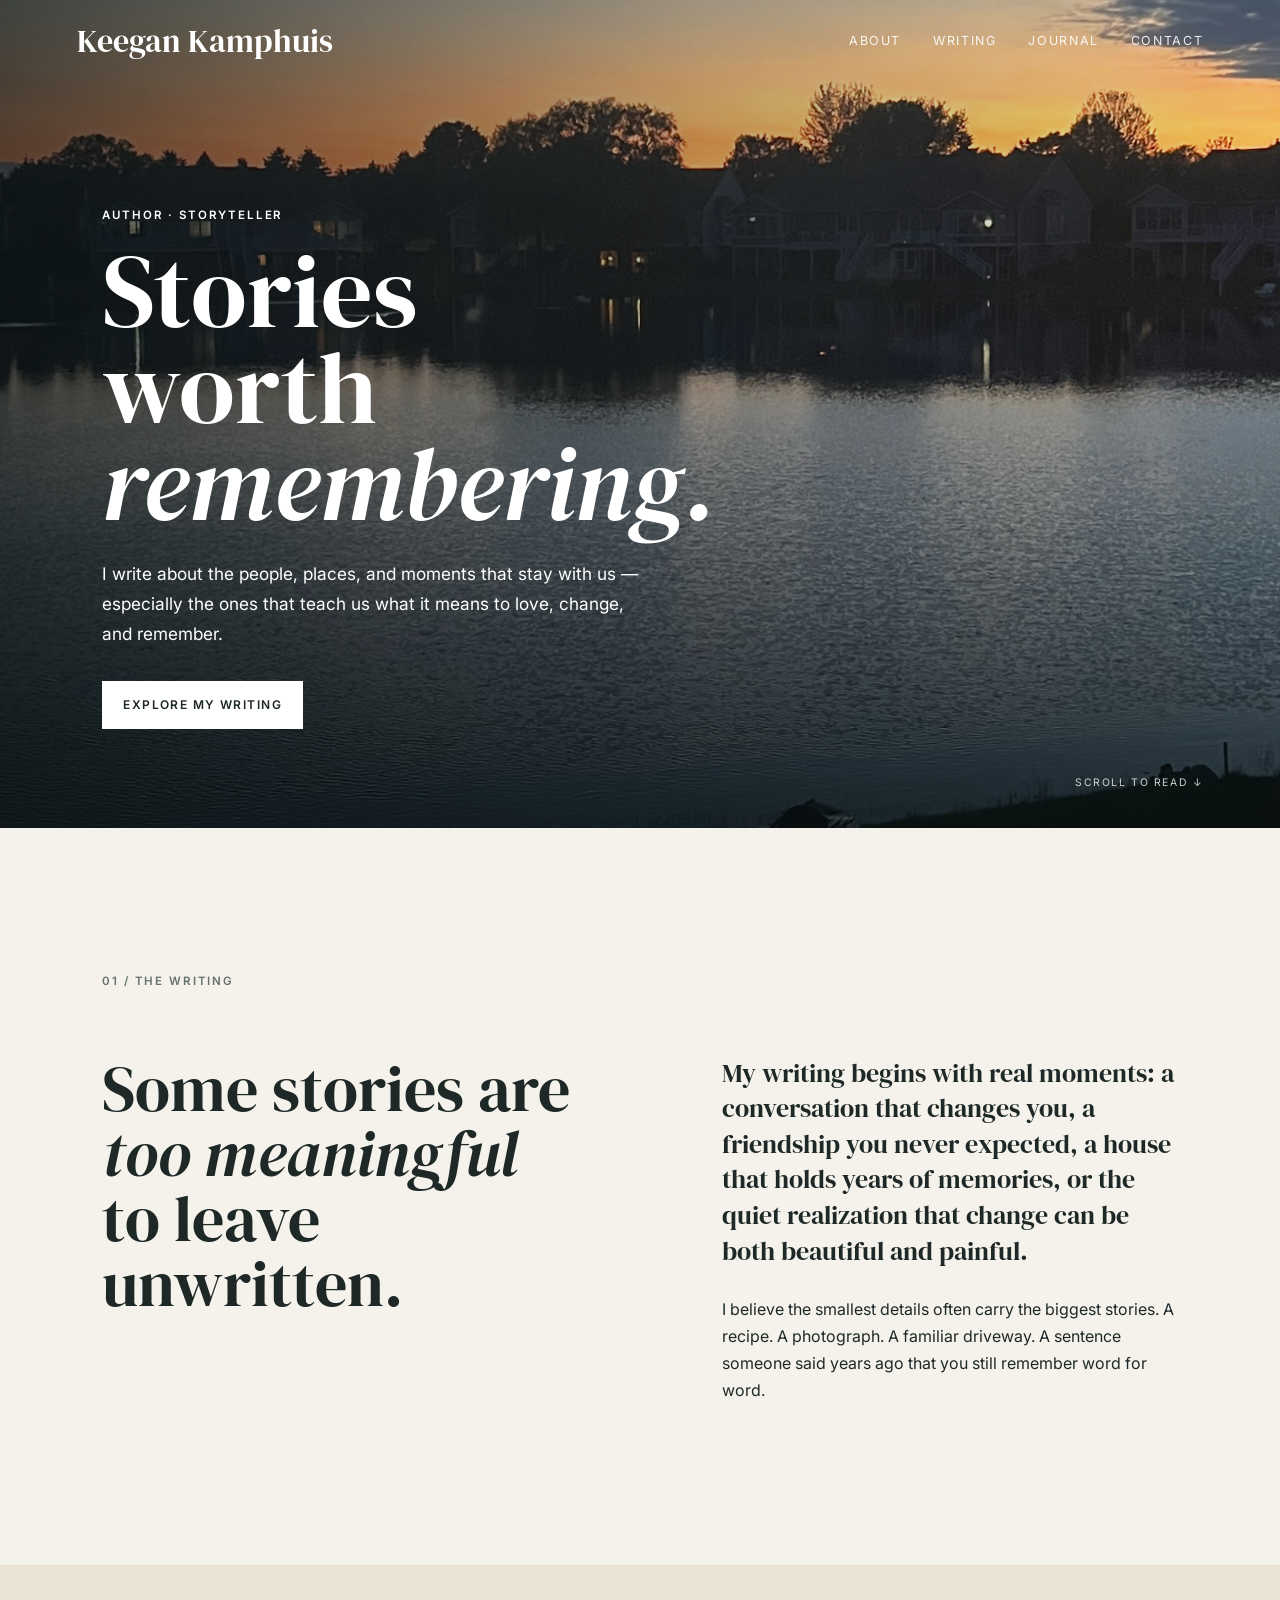
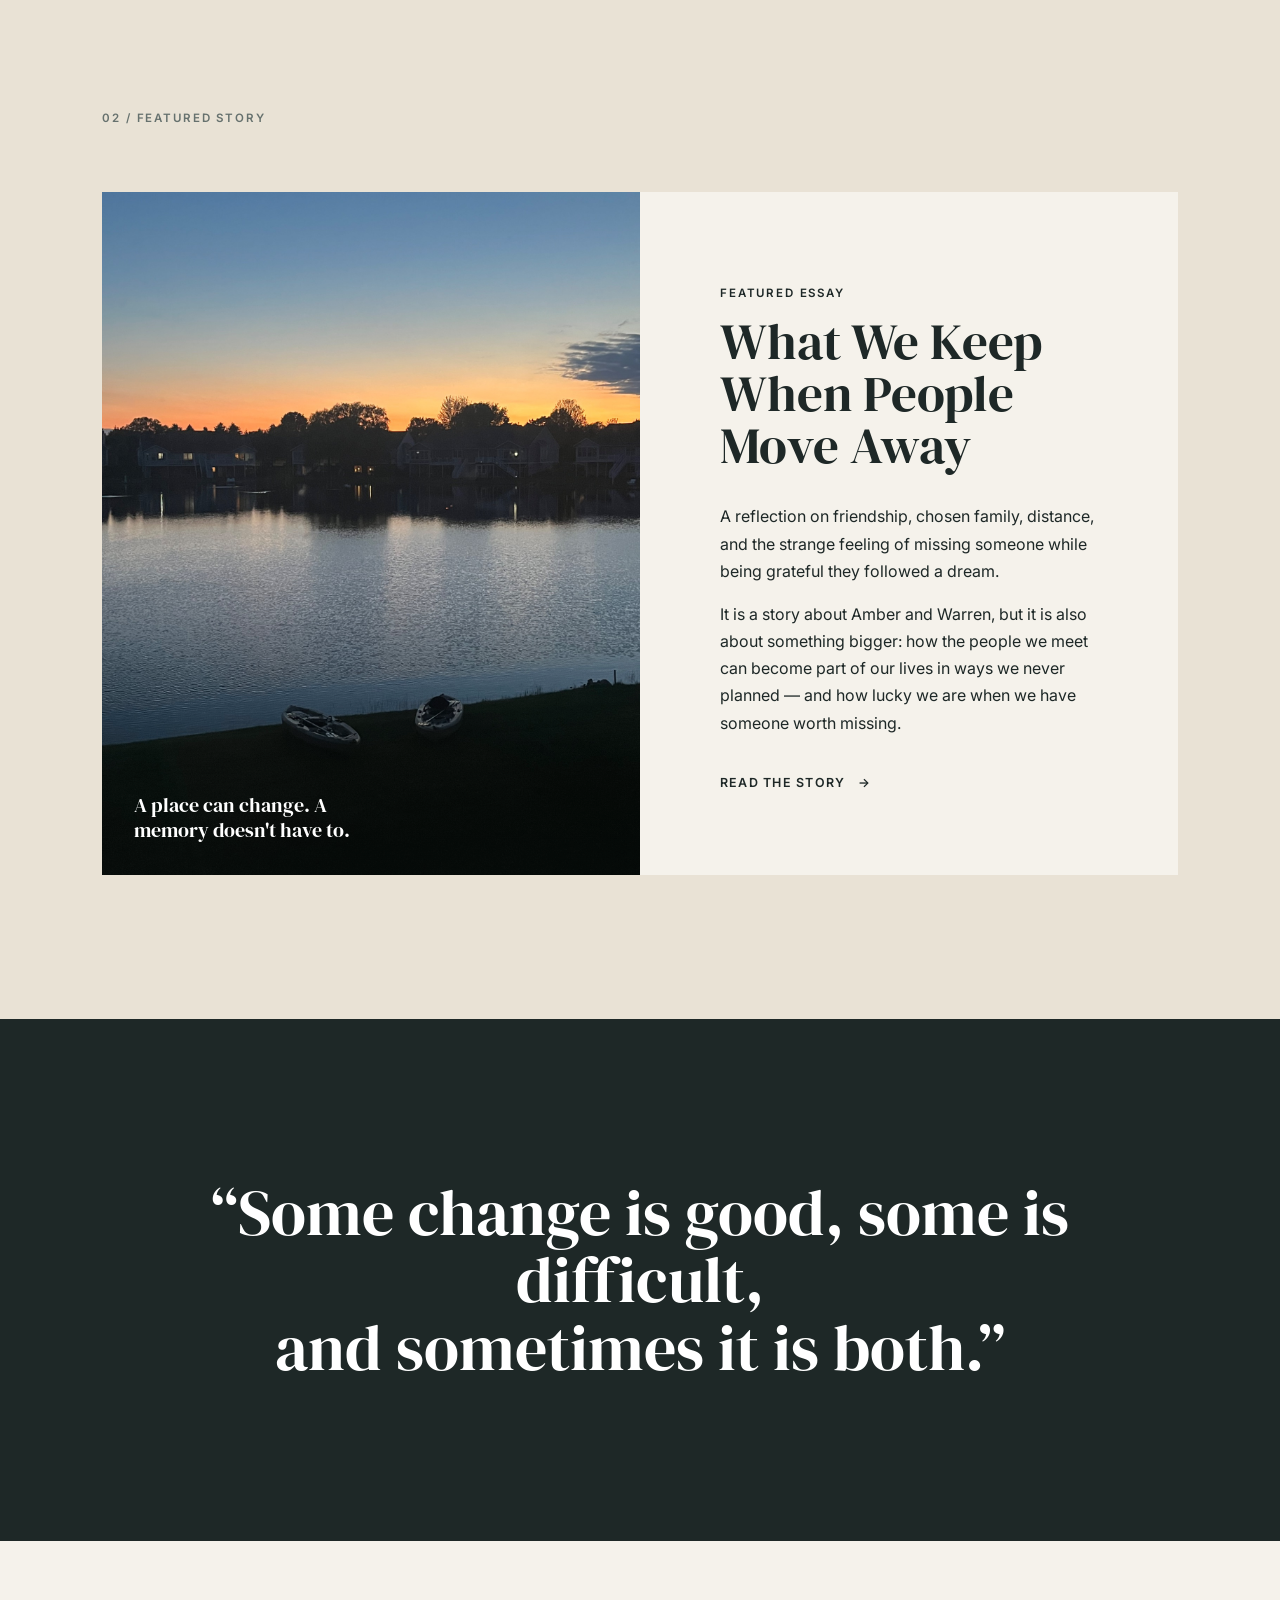
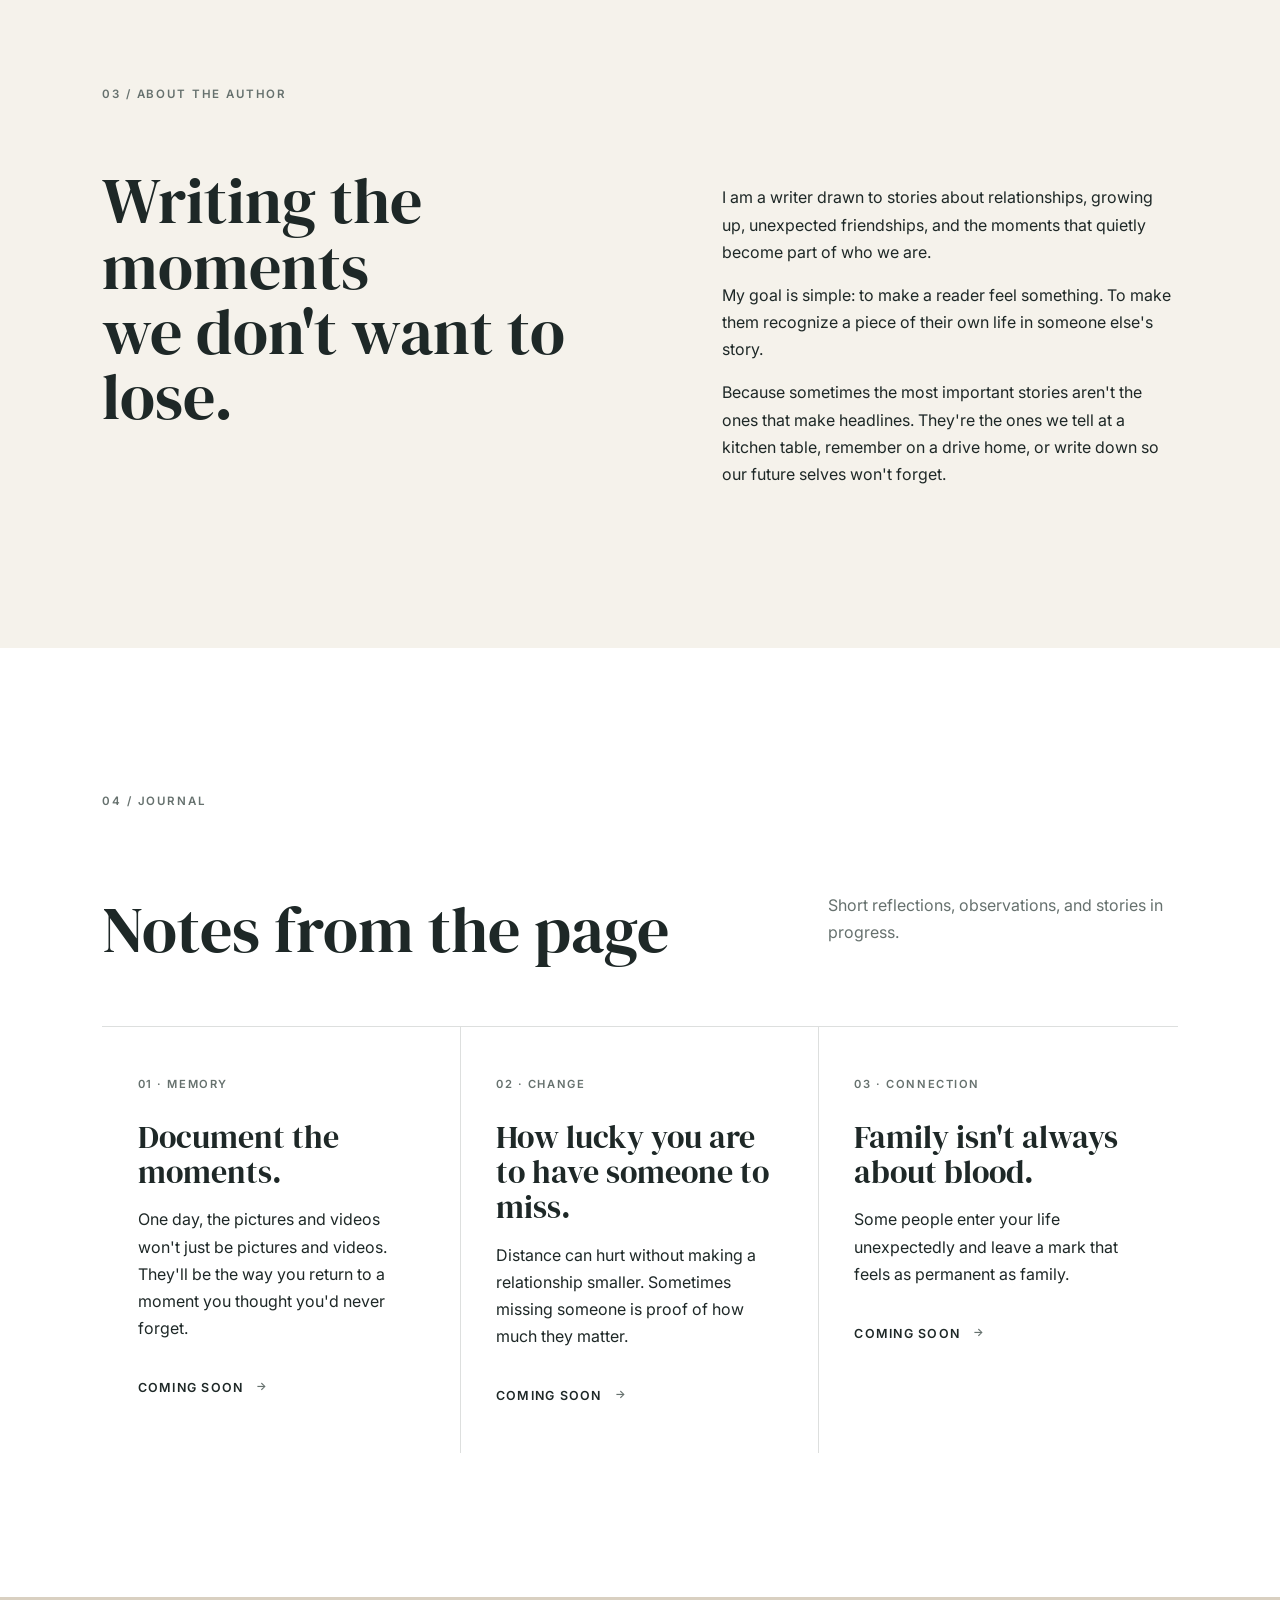
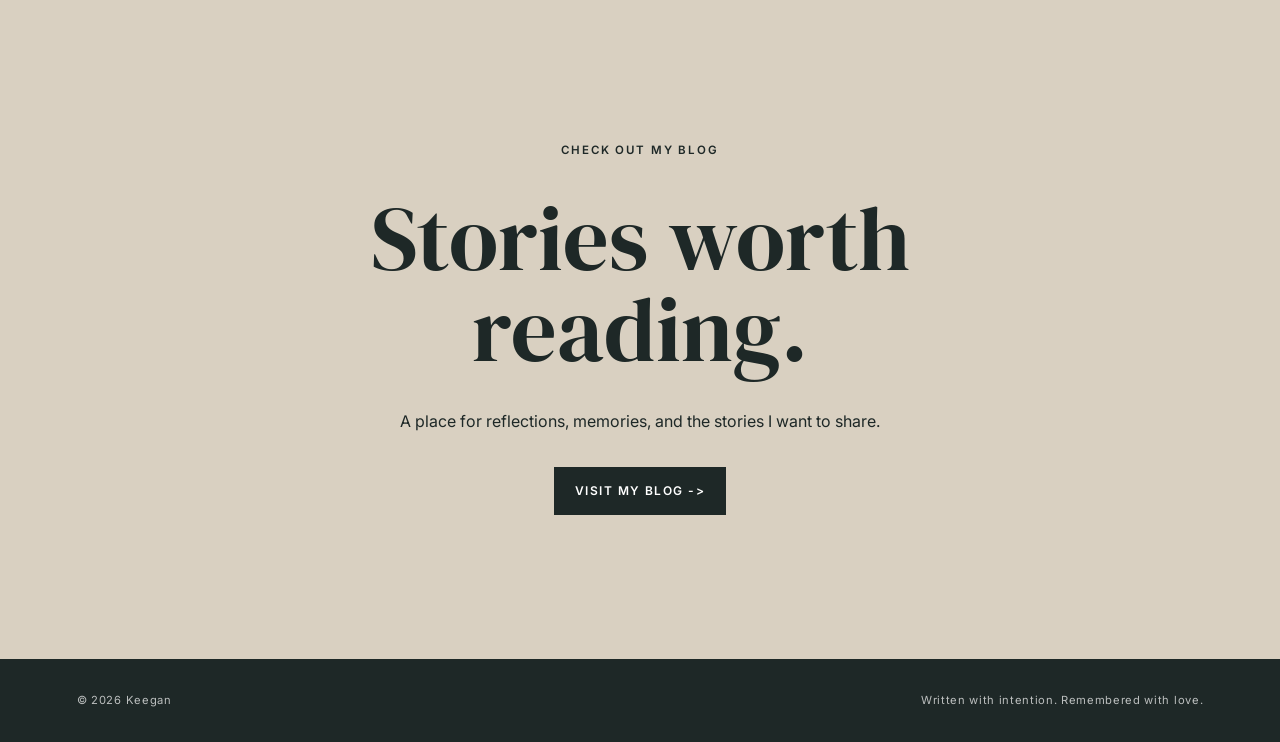
==== commit 351ef28a: "Update blog section" ====
--- a/index.html
+++ b/index.html
@@ -154,14 +154,13 @@
 
     <section class="contact section" id="contact">
       <div class="contact-inner">
-        <p class="eyebrow">LET'S KEEP IN TOUCH</p>
-        <h2>Have a story<br><em>to share?</em></h2>
-        <p>
-          This space can become a home for new essays, published work,
-          announcements, and reader messages.
-        </p>
-        <a class="button dark" href="mailto:your-email@example.com">Email me</a>
-        <p class="small-note">Replace the email address in index.html with your own.</p>
+        <p class="eyebrow">CHECK OUT MY BLOG</p>
+        <h2>Stories worth reading.</h2>
+        <p>A place for reflections, memories, and the stories I want to share.</p>
+         
+    
+        <a class="button dark" href="mailto:your-email@example.com">Visit my blog -></a>
+        
       </div>
     </section>
   </main>
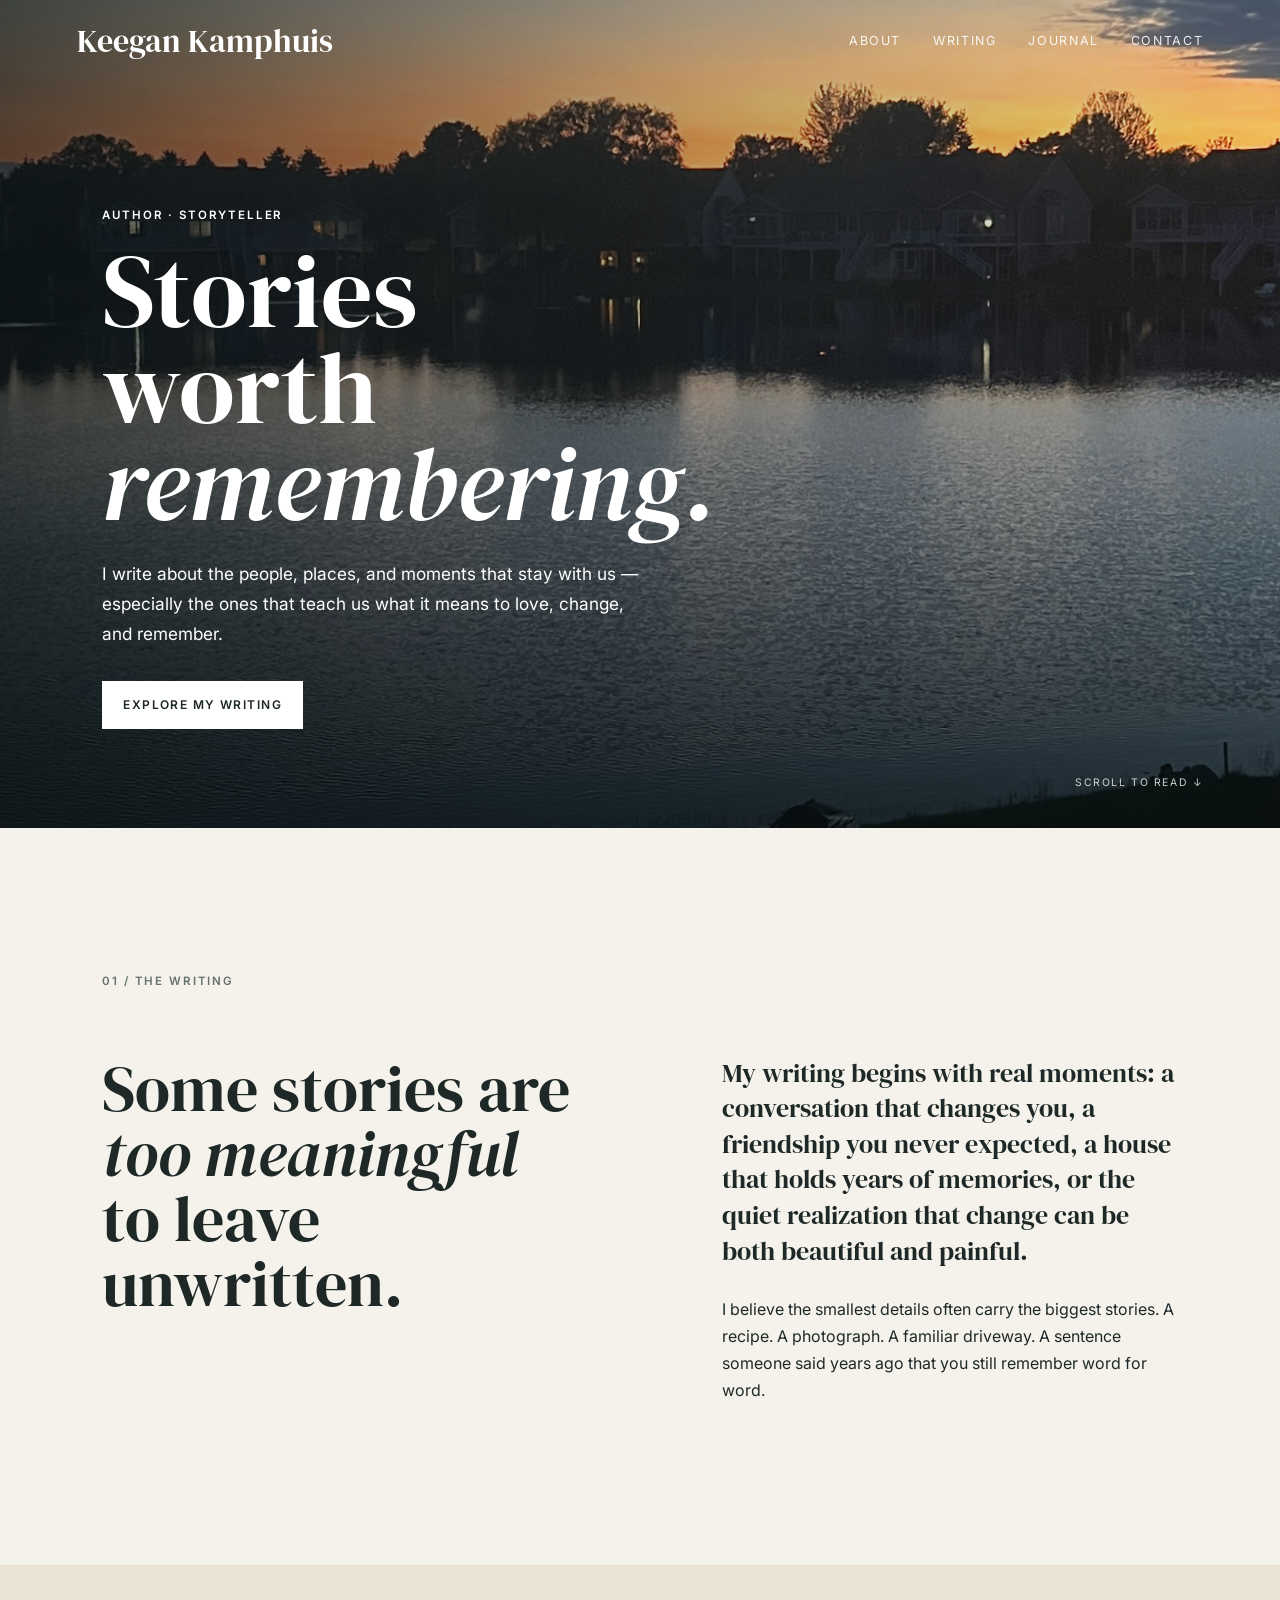
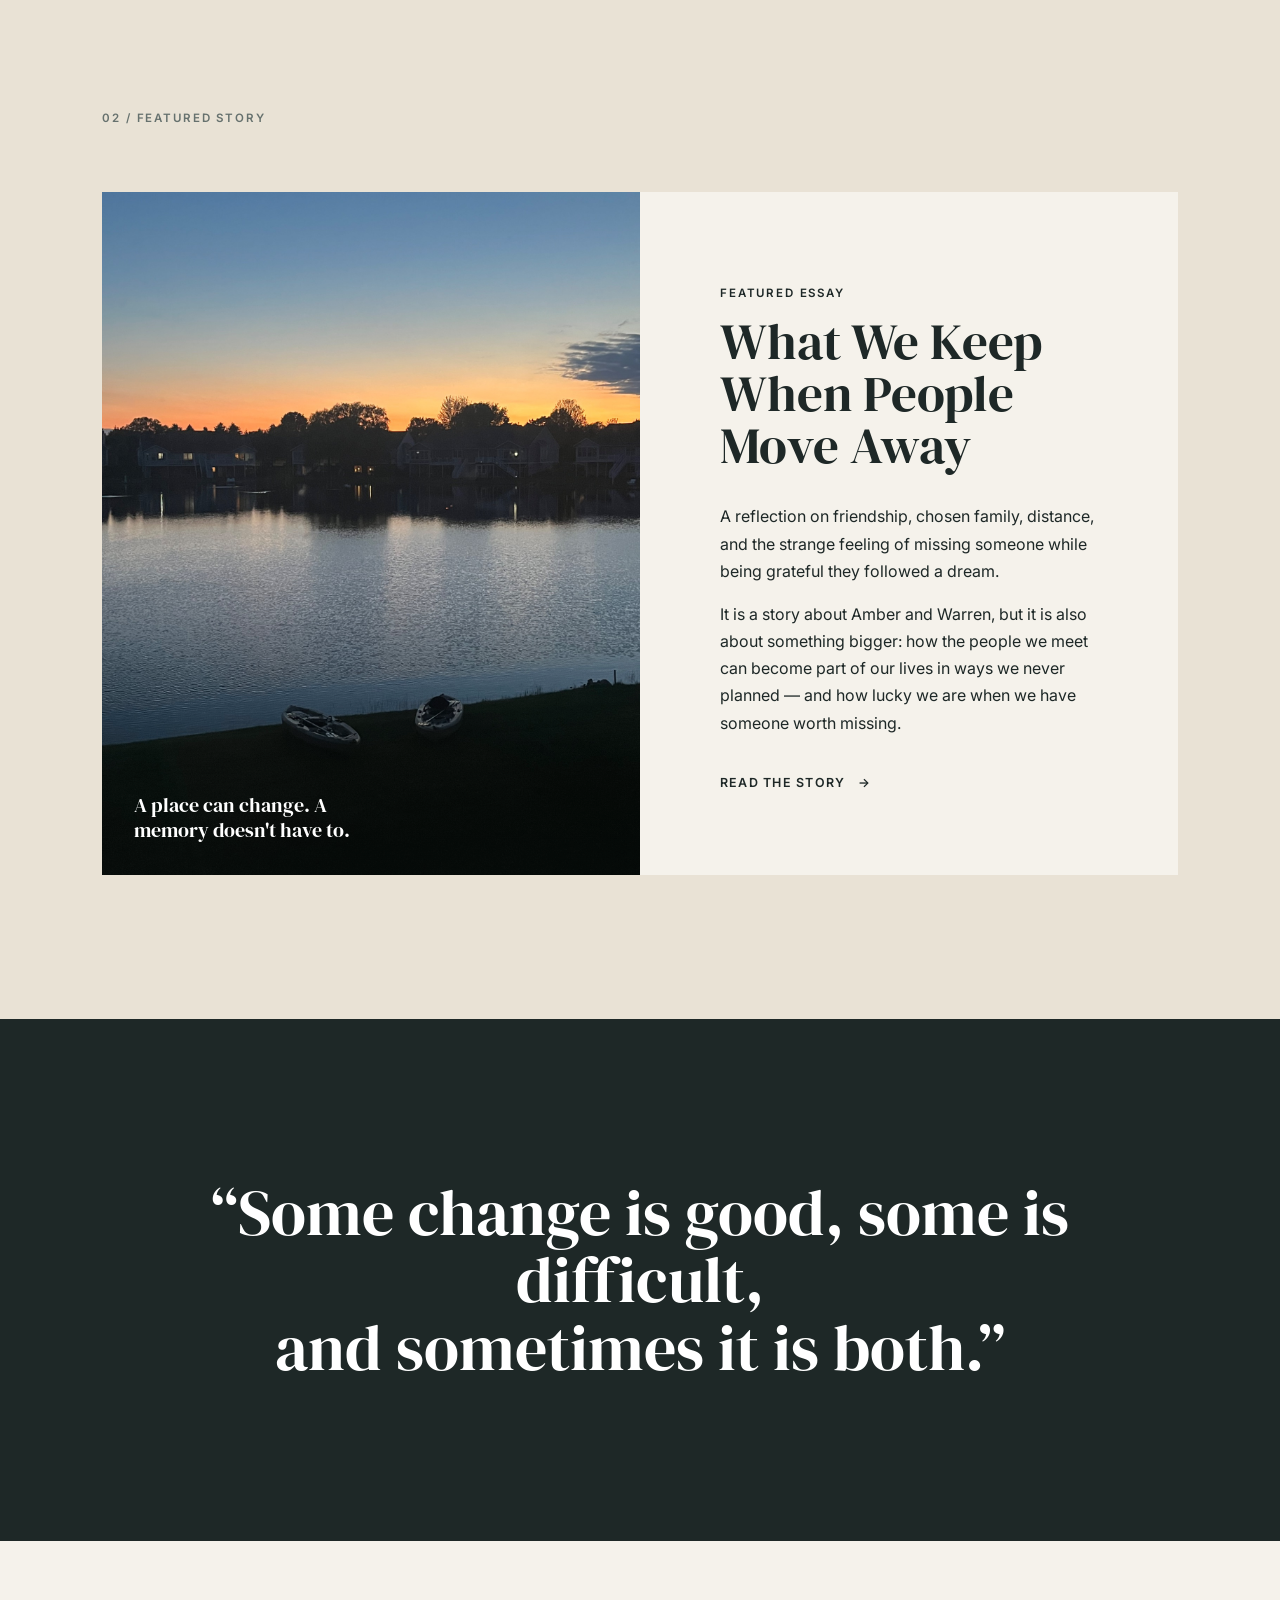
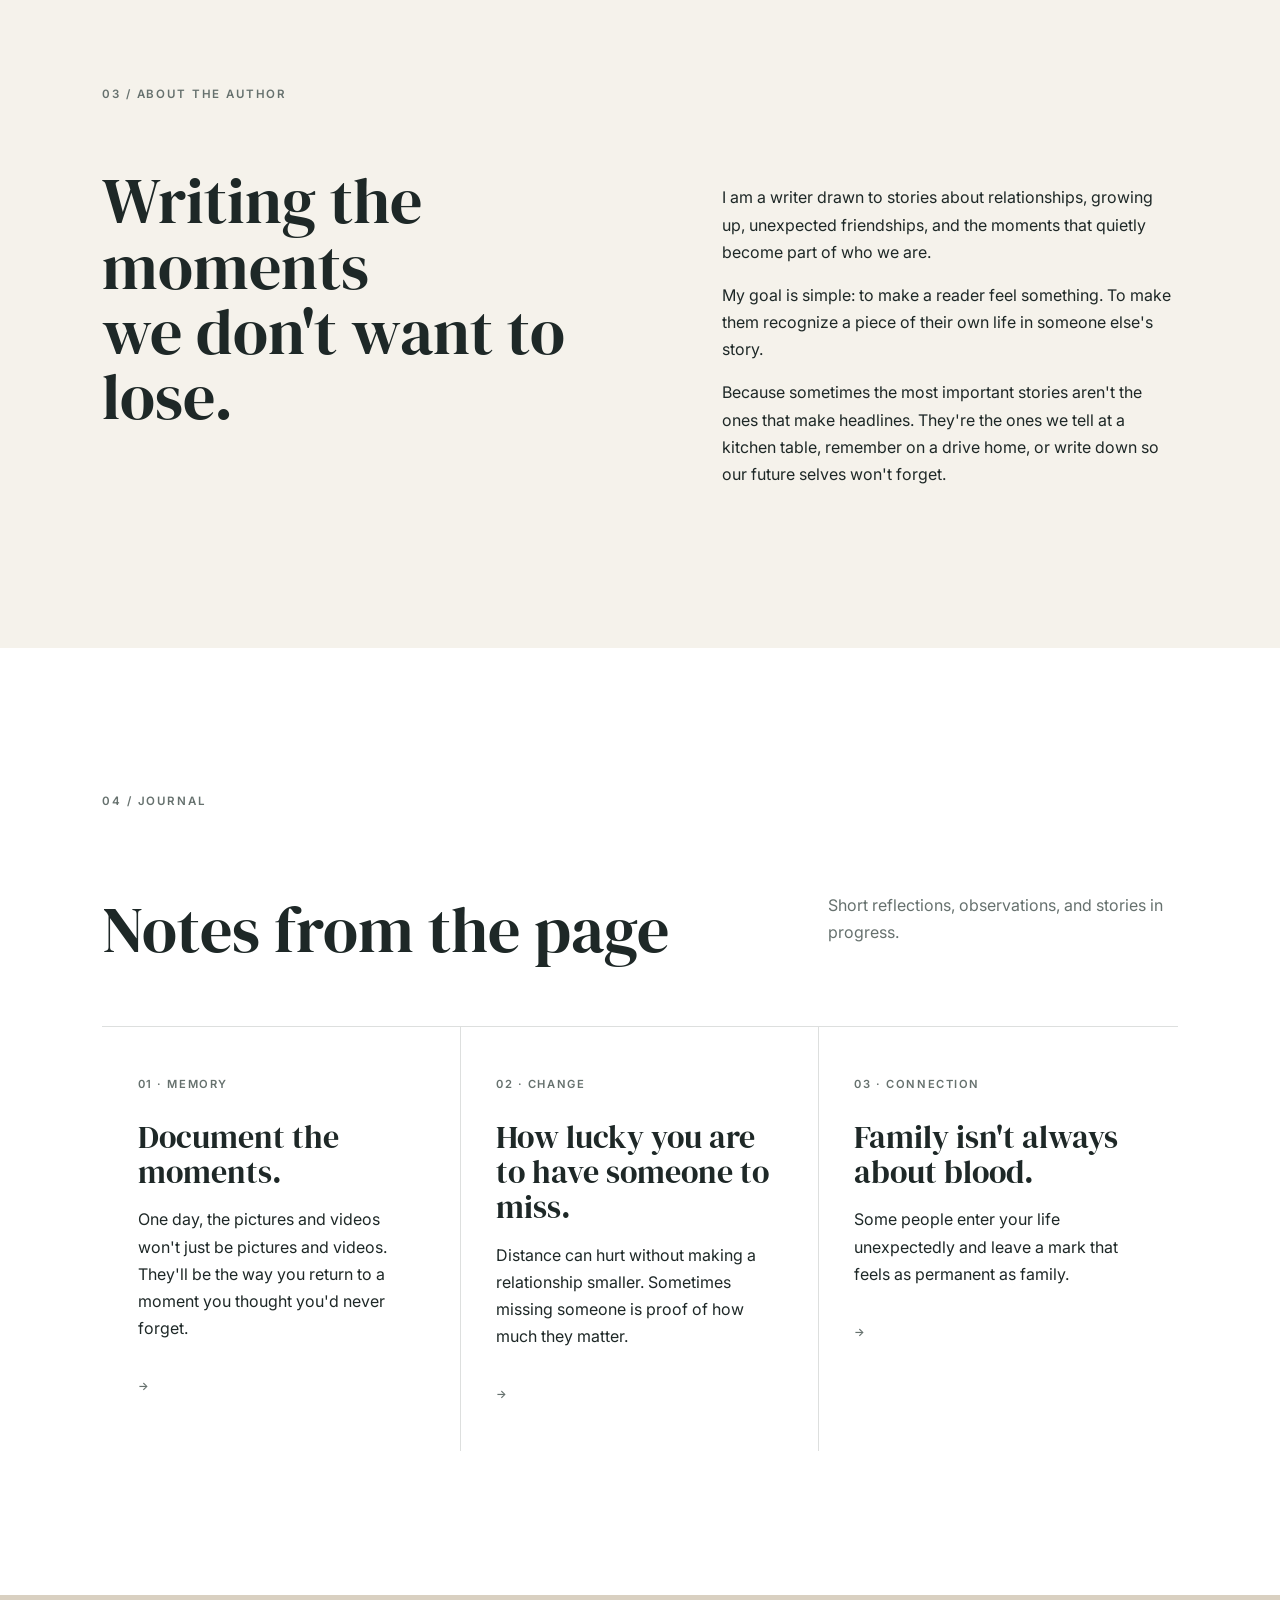
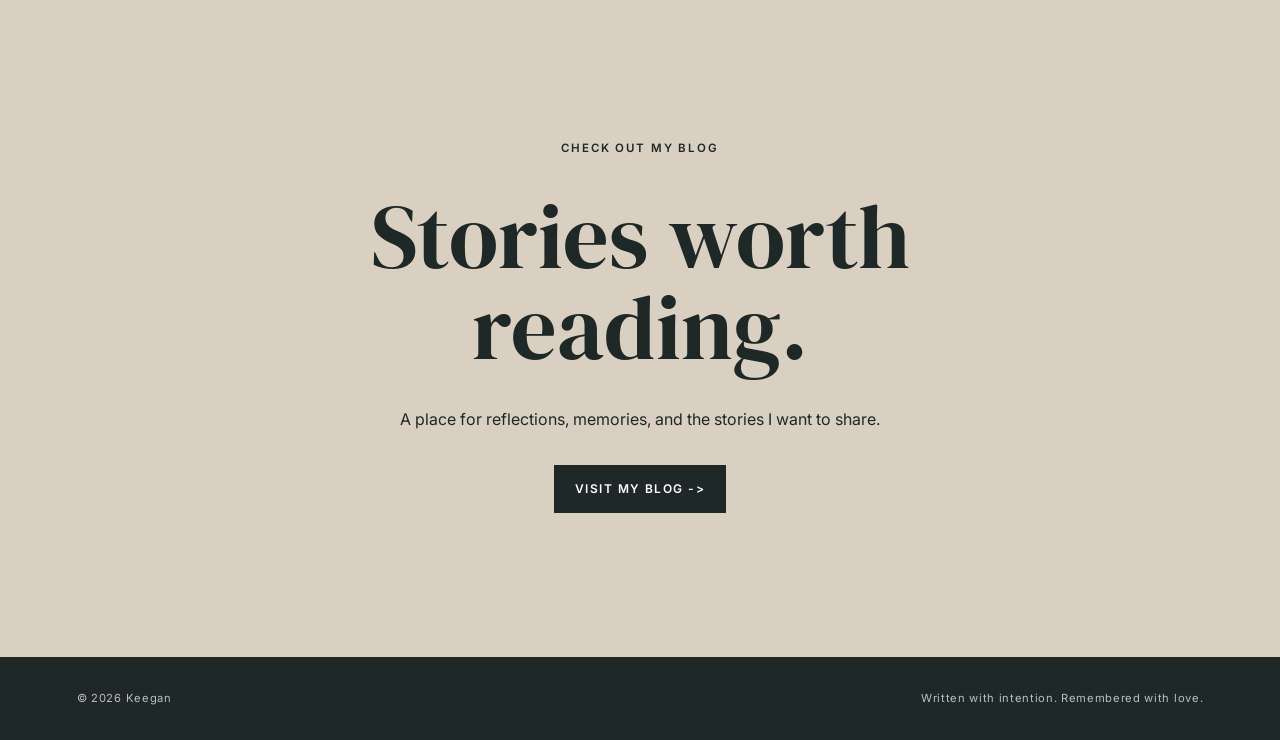
==== commit 07f0b9e0: "Update index.html" ====
--- a/index.html
+++ b/index.html
@@ -127,7 +127,7 @@
             One day, the pictures and videos won't just be pictures and videos.
             They'll be the way you return to a moment you thought you'd never forget.
           </p>
-          <a class="text-link" href="#contact">Coming soon <span>→</span></a>
+          <a class="text-link" href="#contact"> <span>→</span></a>
         </article>
 
         <article class="post">
@@ -137,7 +137,7 @@
             Distance can hurt without making a relationship smaller.
             Sometimes missing someone is proof of how much they matter.
           </p>
-          <a class="text-link" href="#contact">Coming soon <span>→</span></a>
+          <a class="text-link" href="#contact"> <span>→</span></a>
         </article>
 
         <article class="post">
@@ -147,7 +147,7 @@
             Some people enter your life unexpectedly and leave a mark that feels
             as permanent as family.
           </p>
-          <a class="text-link" href="#contact">Coming soon <span>→</span></a>
+          <a class="text-link" href="#contact"><span>→</span></a>
         </article>
       </div>
     </section>
@@ -159,7 +159,7 @@
         <p>A place for reflections, memories, and the stories I want to share.</p>
          
     
-        <a class="button dark" href="mailto:your-email@example.com">Visit my blog -></a>
+        <a class="button dark" href="blog.html">Visit my blog -></a>
         
       </div>
     </section>
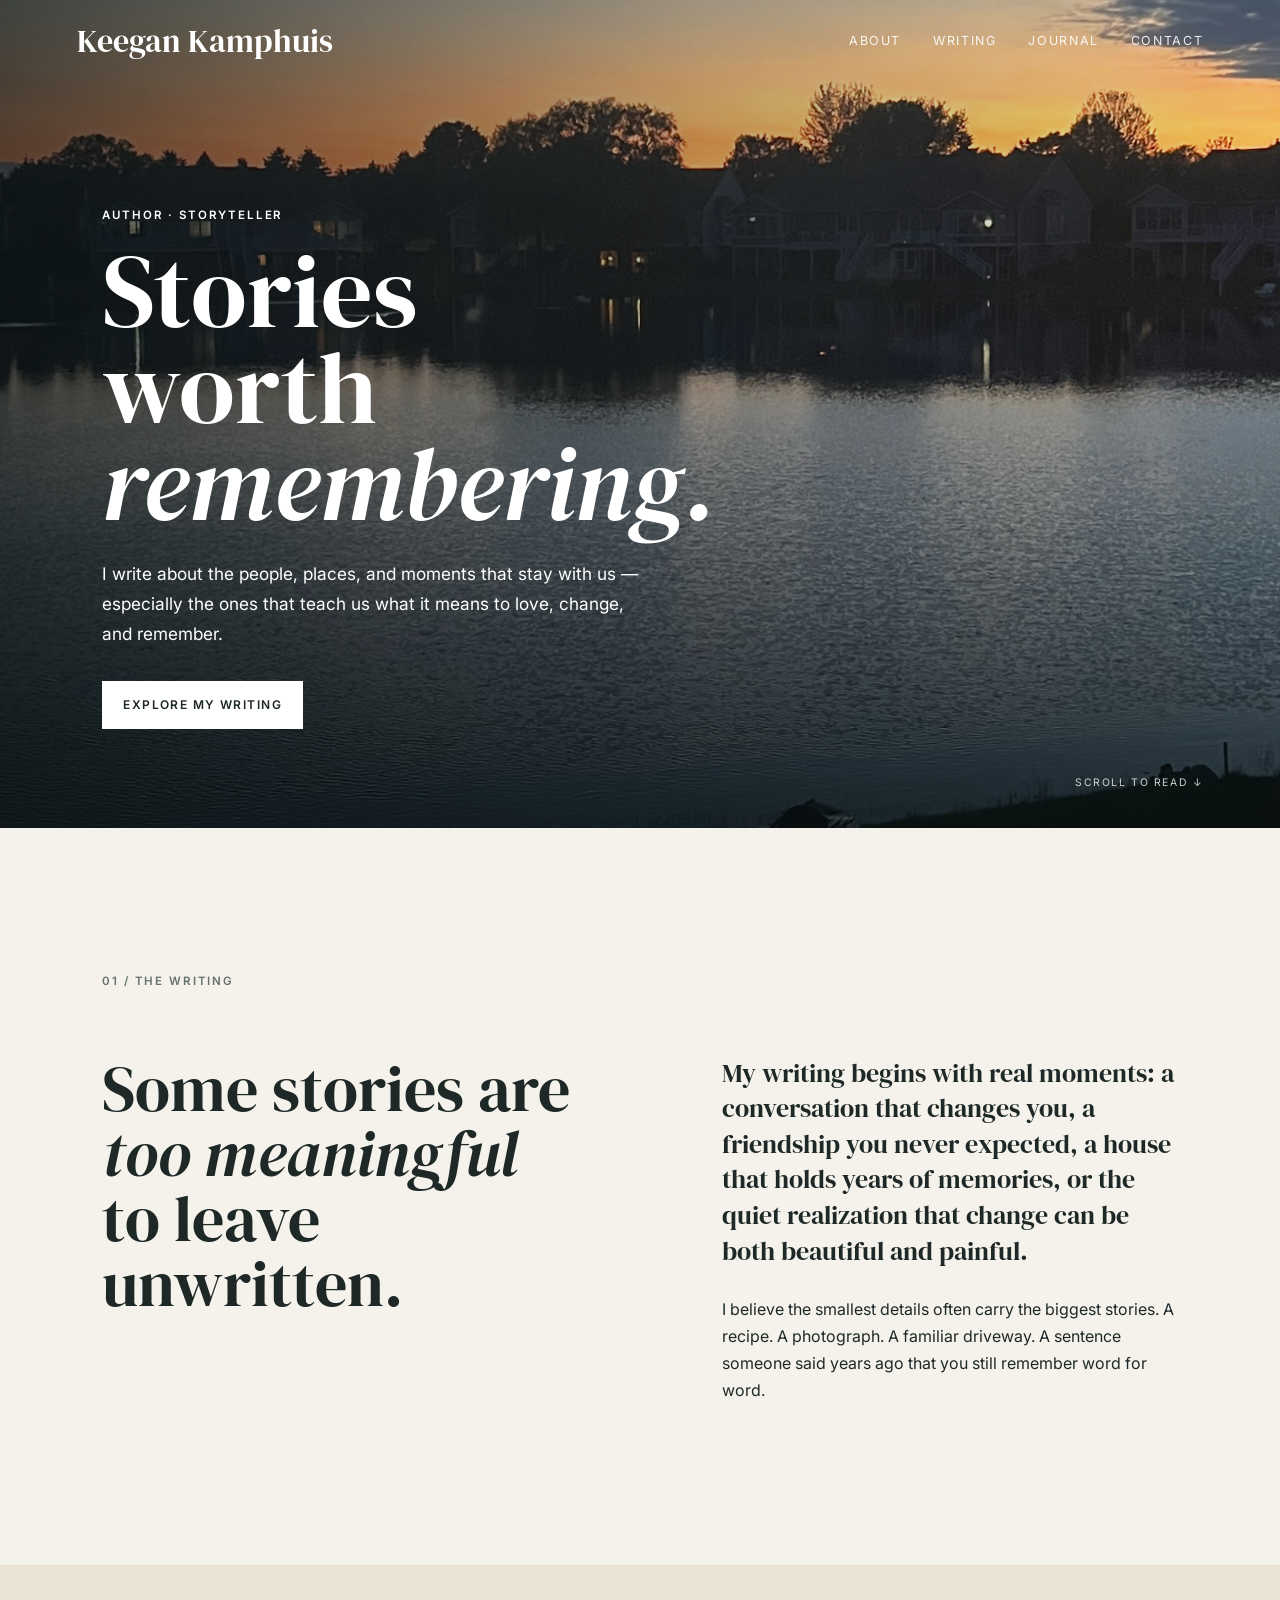
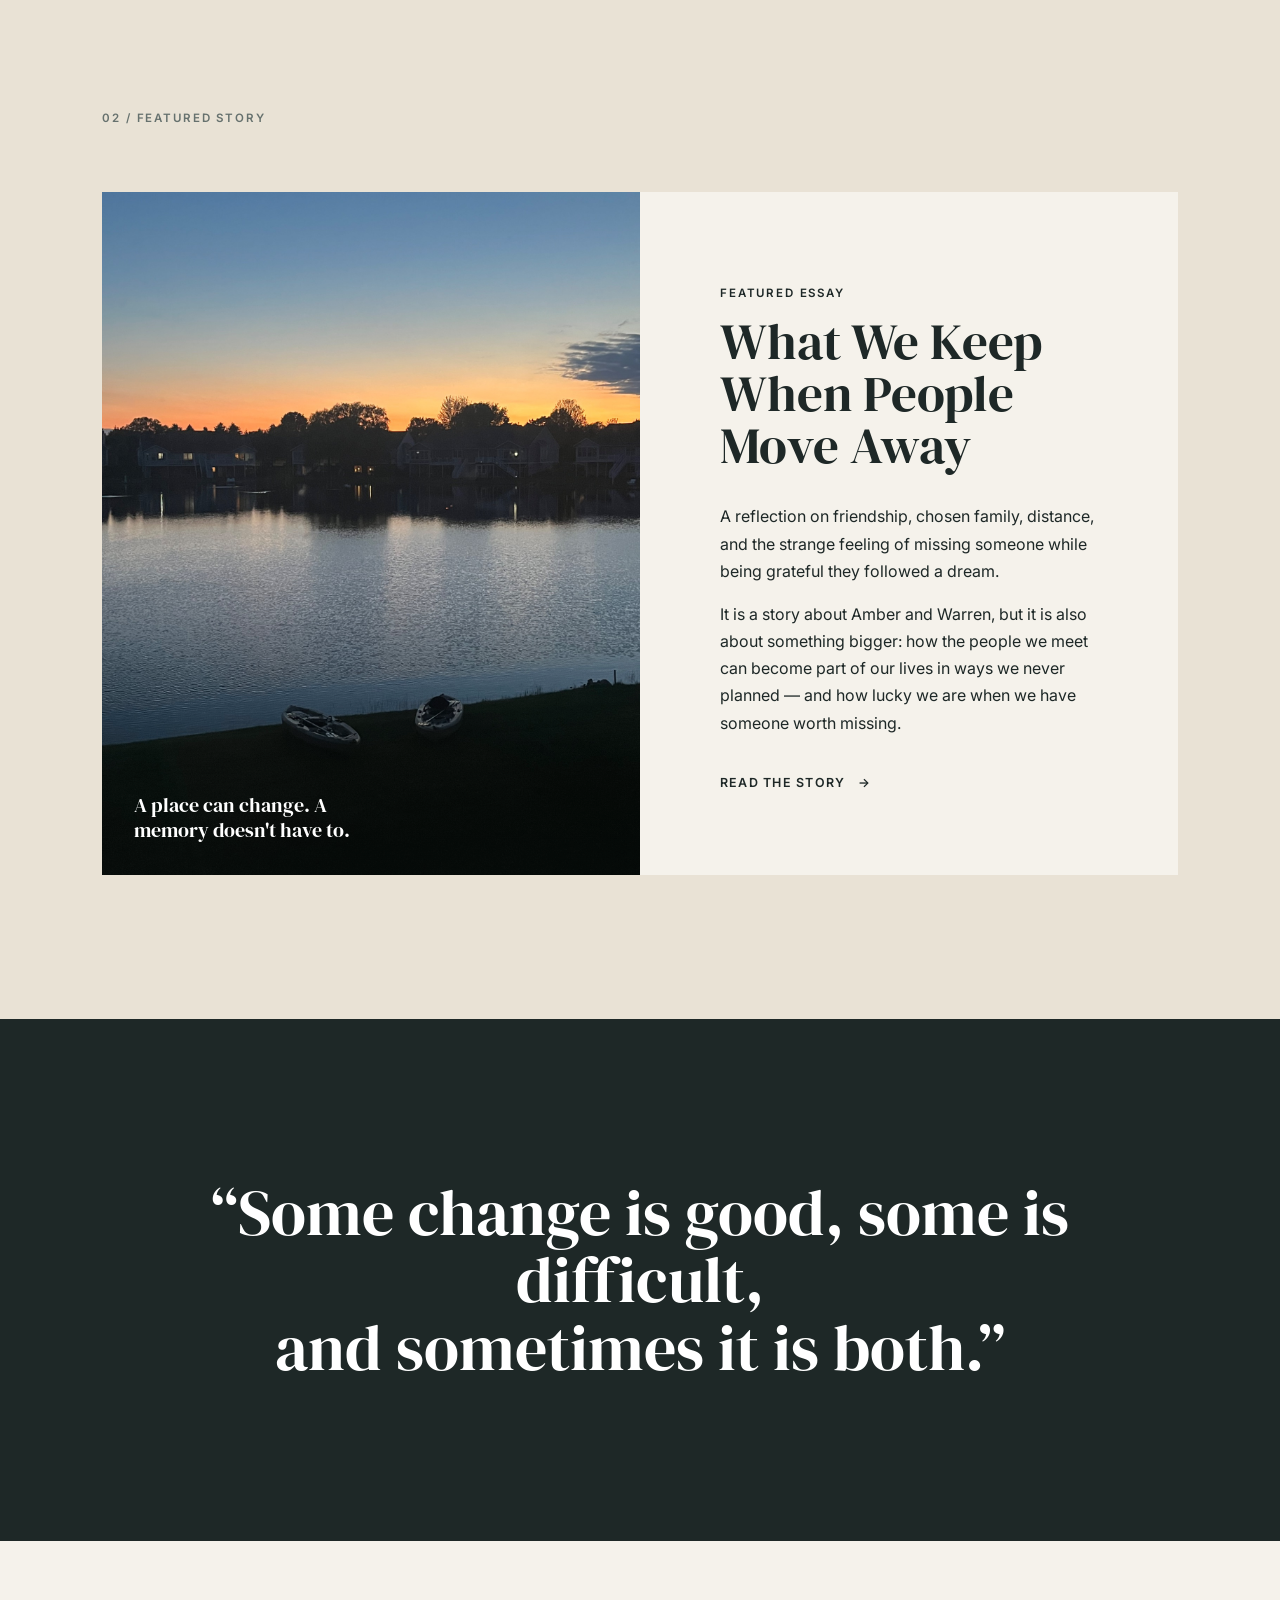
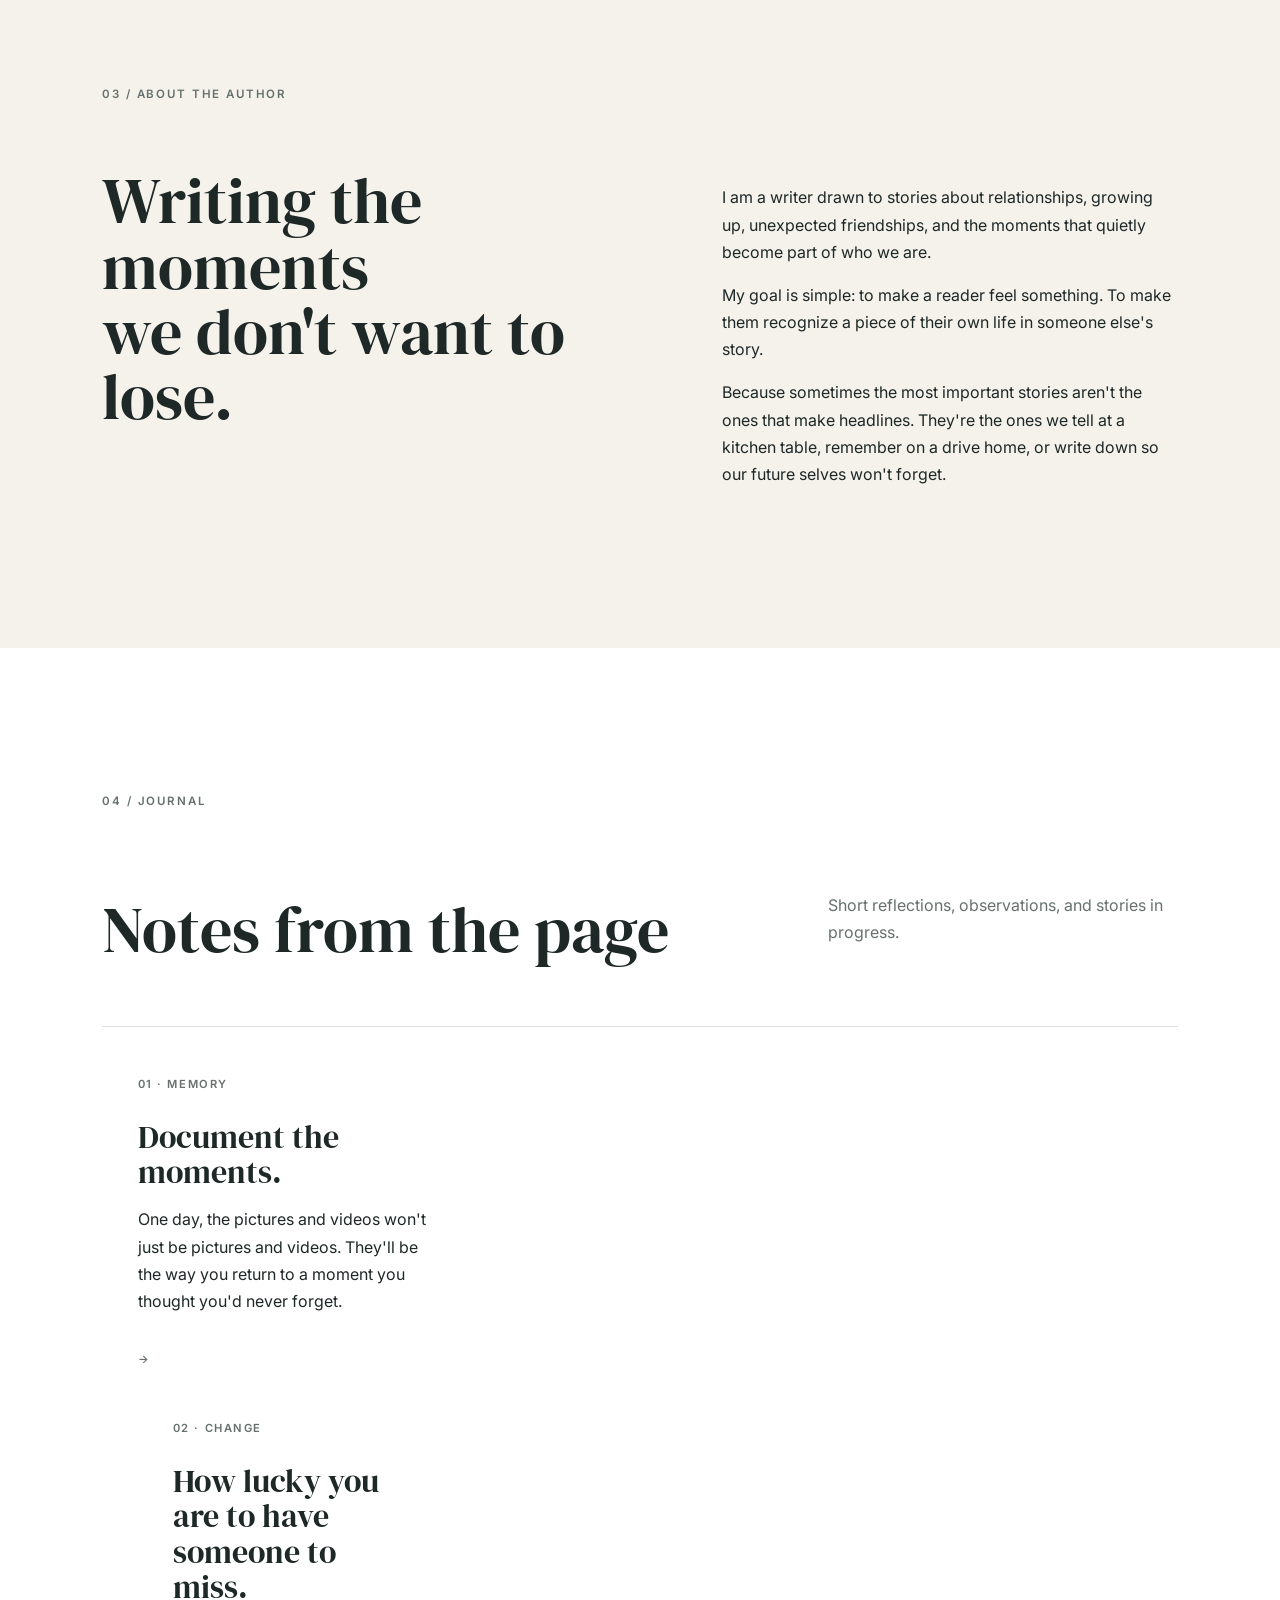
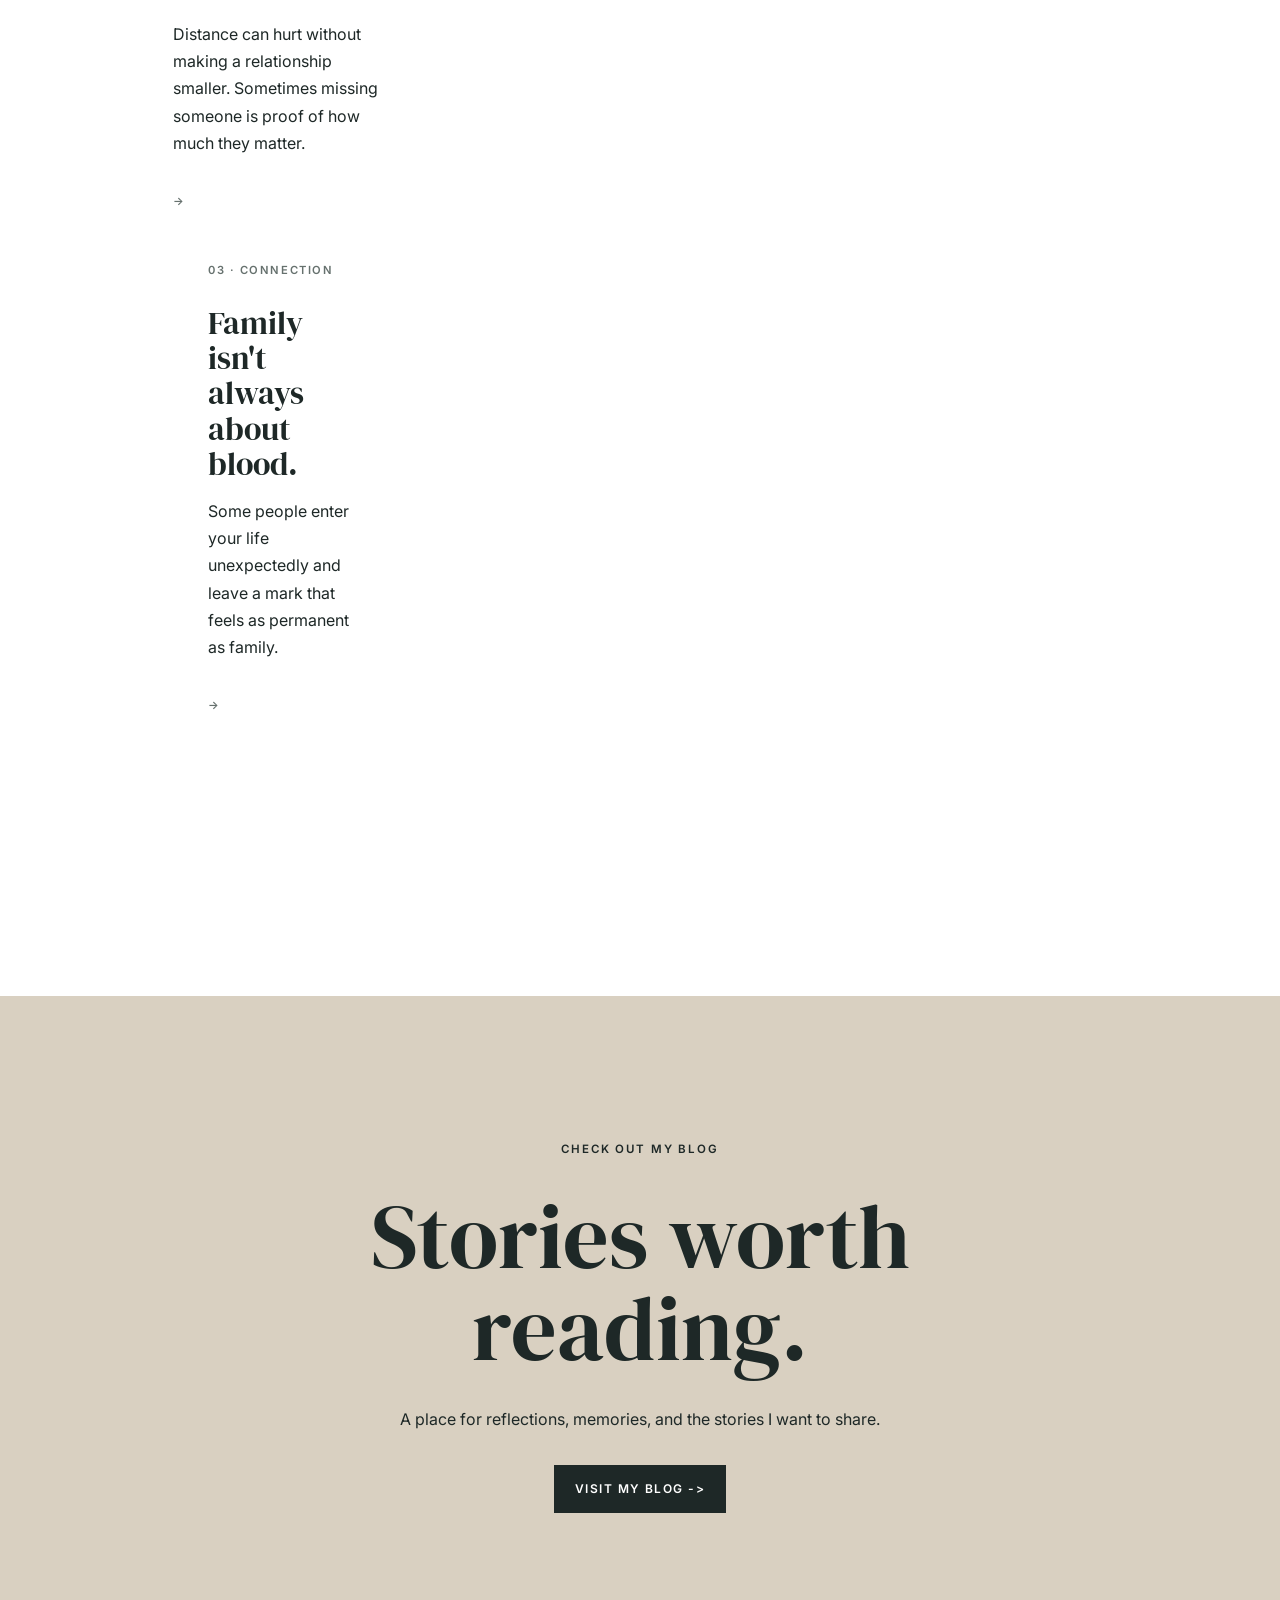
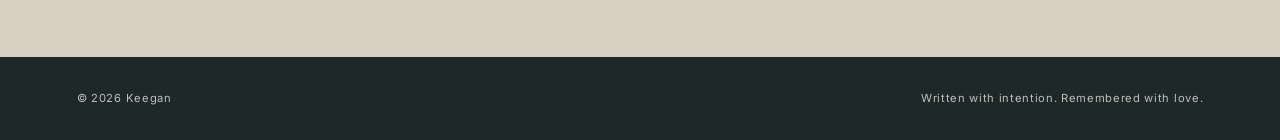
==== commit 69042efb: "Update index.html" ====
--- a/index.html
+++ b/index.html
@@ -128,7 +128,7 @@
             They'll be the way you return to a moment you thought you'd never forget.
           </p>
           <a class="text-link" href="#contact"> <span>→</span></a>
-        </article>
+  
 
         <article class="post">
           <span>02 · CHANGE</span>
@@ -138,7 +138,7 @@
             Sometimes missing someone is proof of how much they matter.
           </p>
           <a class="text-link" href="#contact"> <span>→</span></a>
-        </article>
+        
 
         <article class="post">
           <span>03 · CONNECTION</span>
@@ -148,7 +148,7 @@
             as permanent as family.
           </p>
           <a class="text-link" href="#contact"><span>→</span></a>
-        </article>
+        
       </div>
     </section>
 
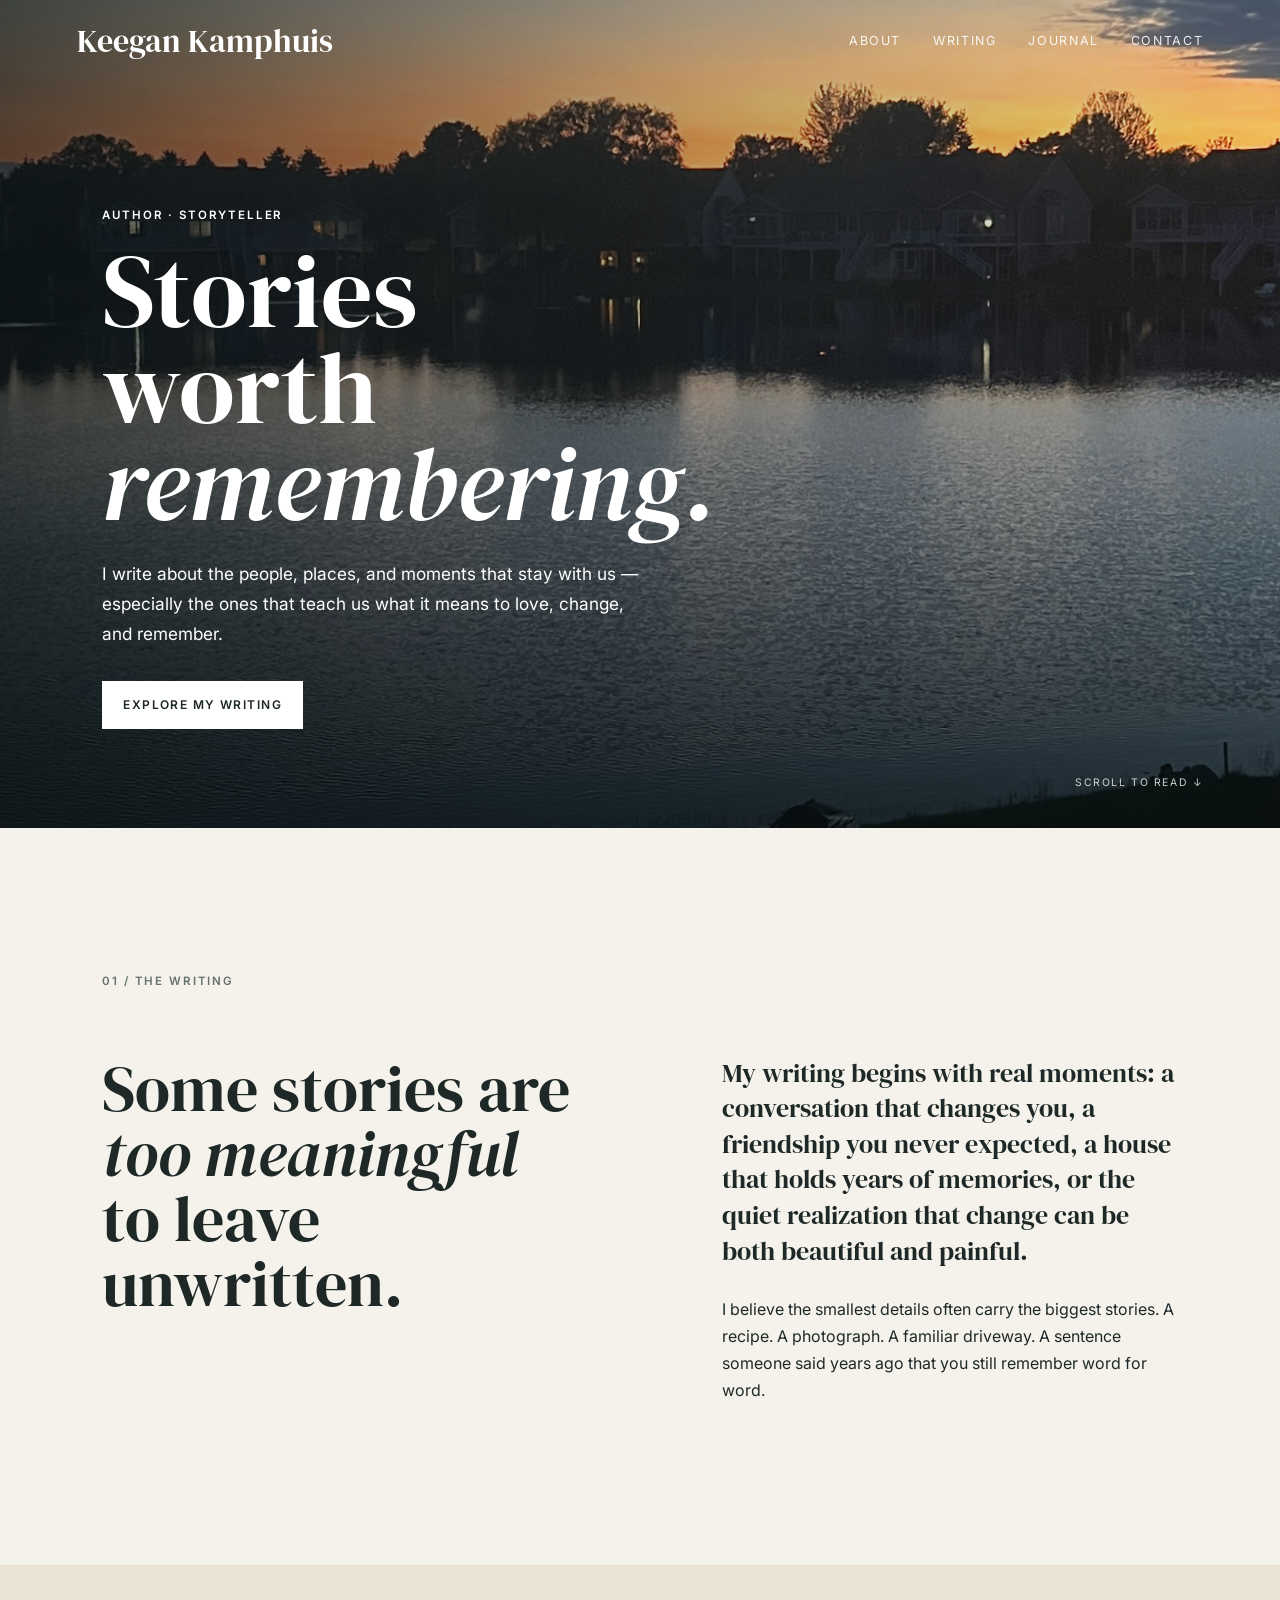
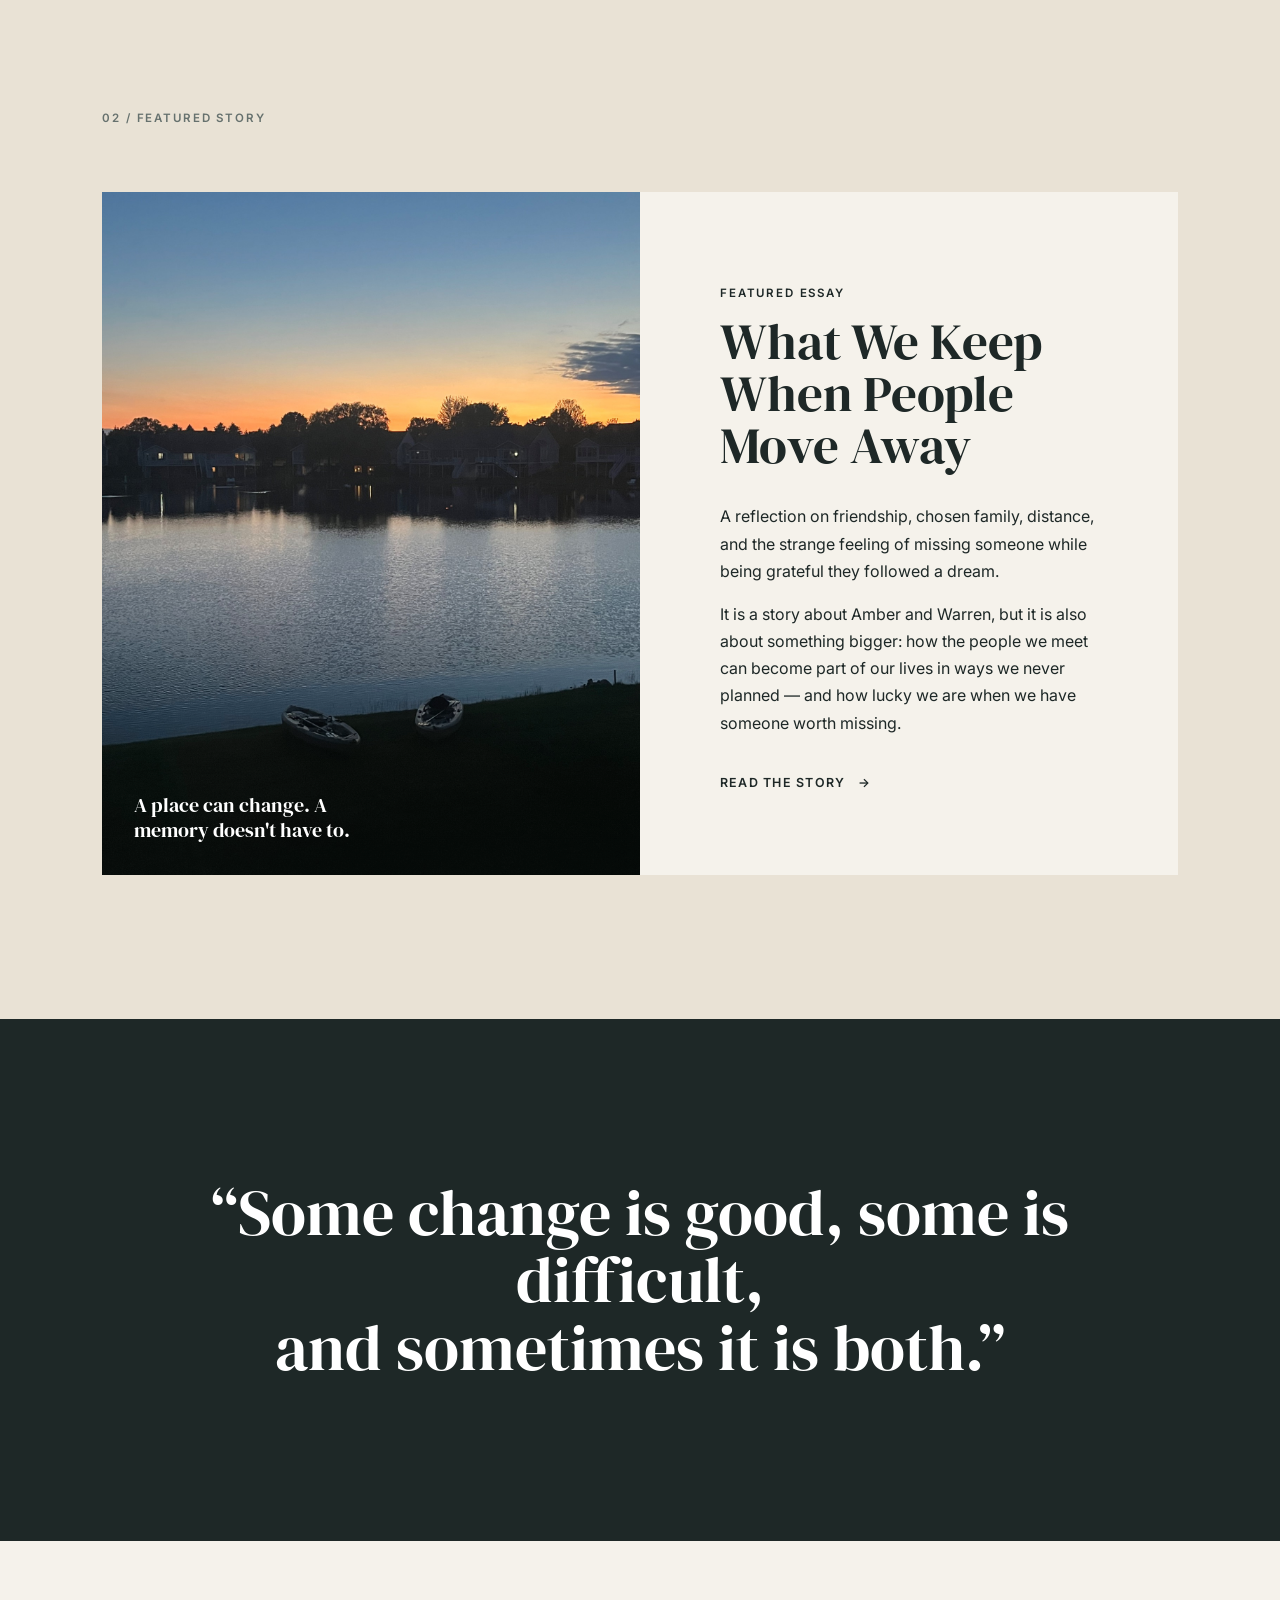
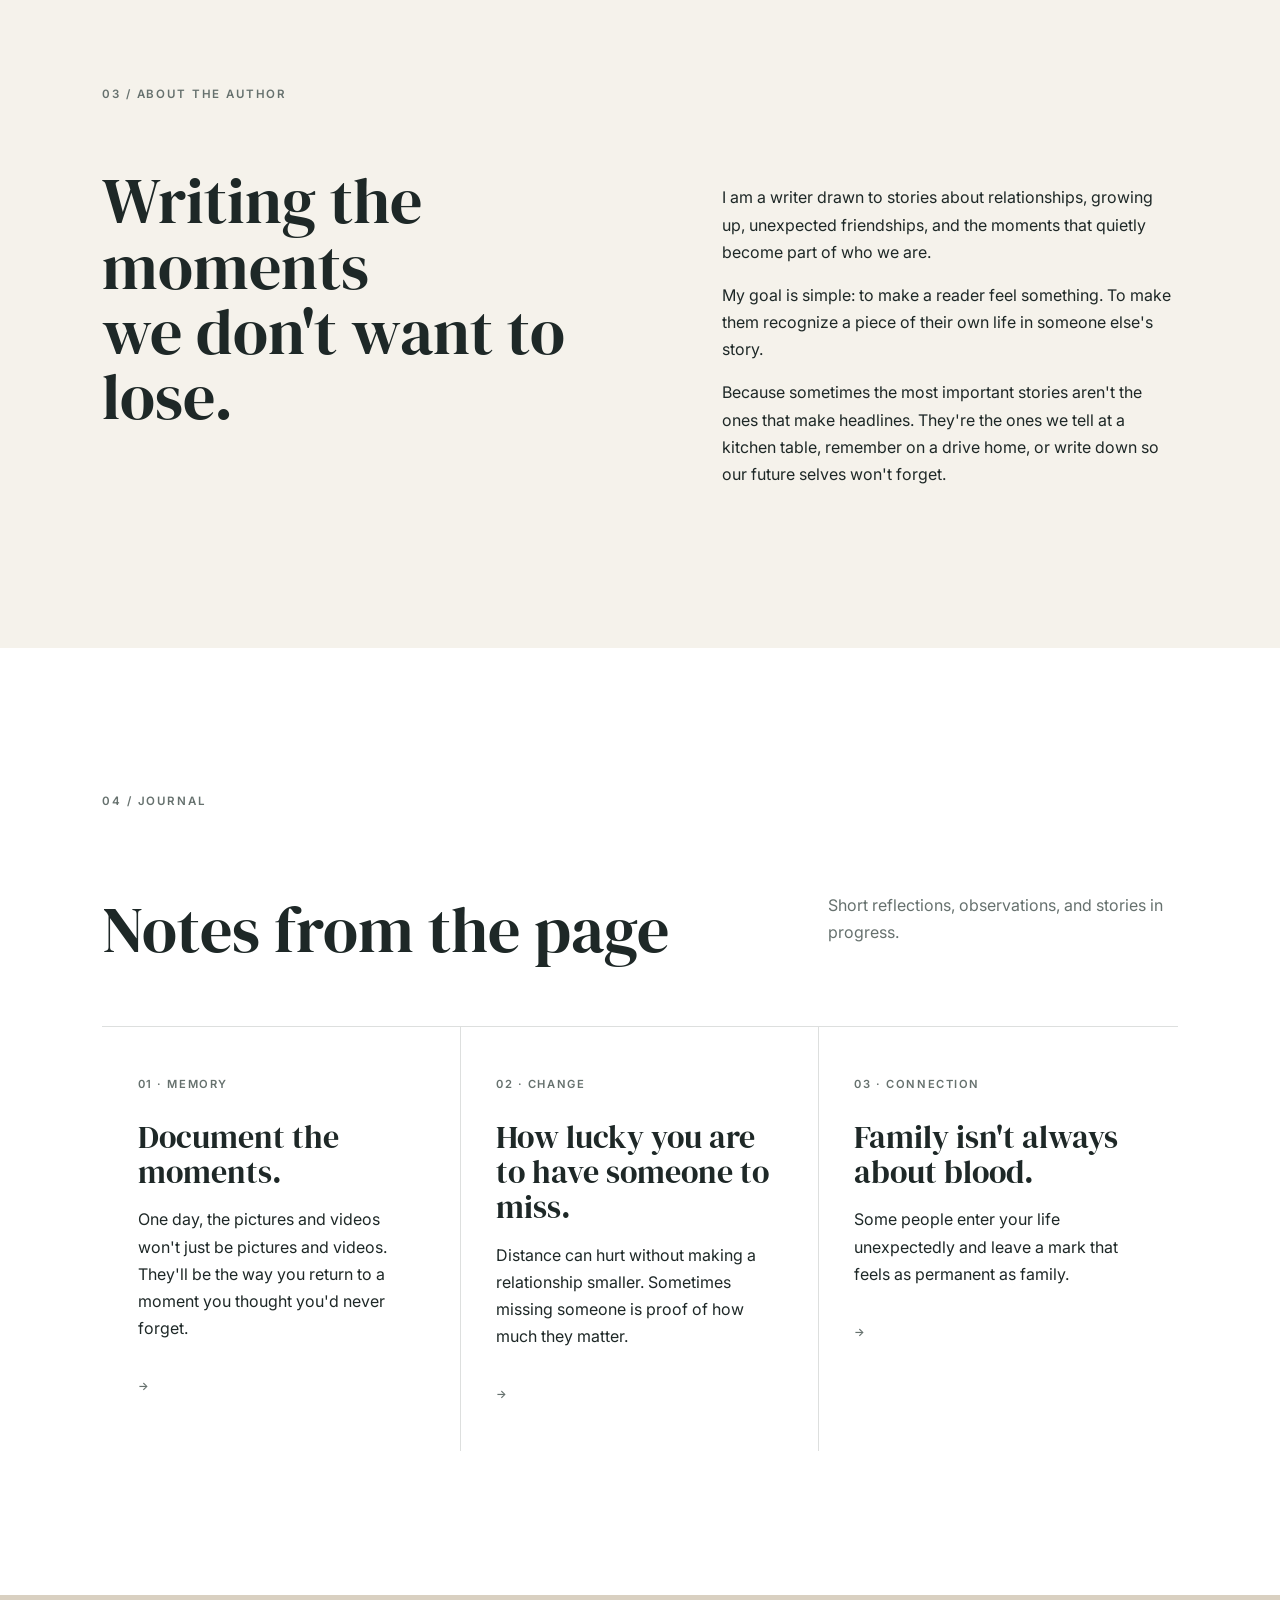
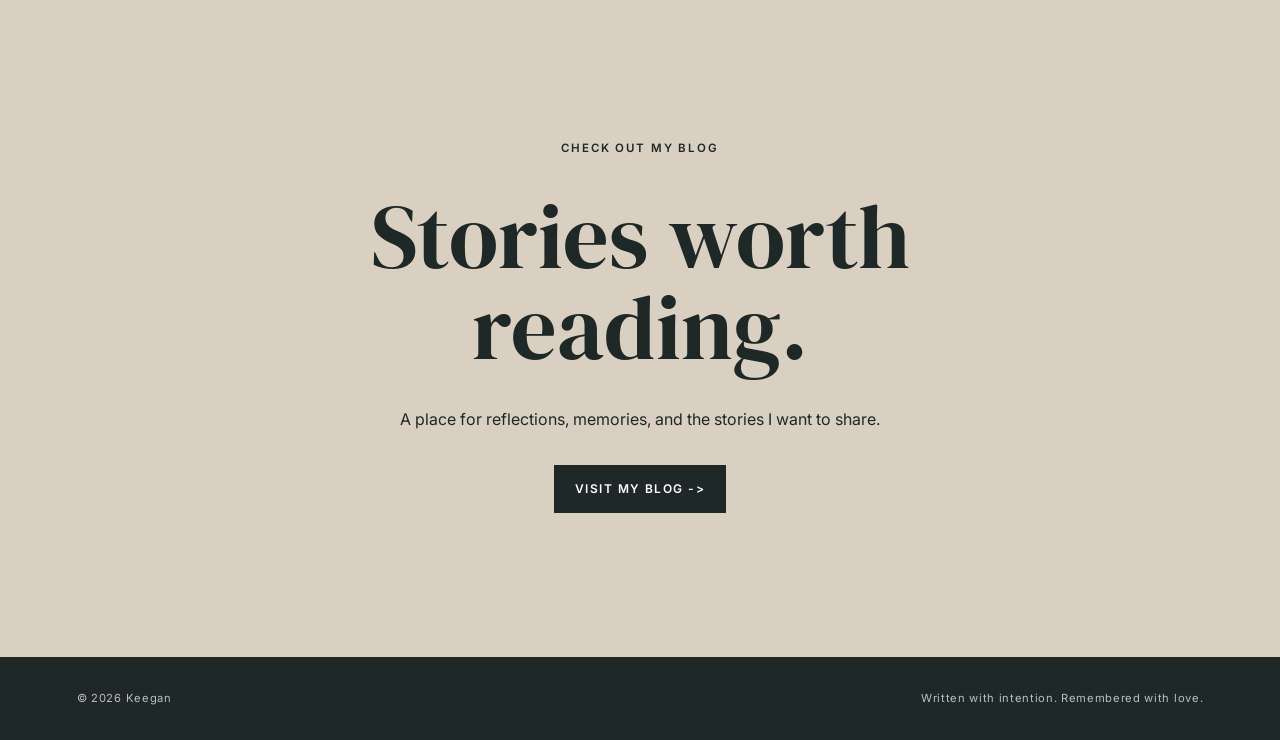
==== commit 76a5d879: "Update index.html" ====
--- a/index.html
+++ b/index.html
@@ -128,6 +128,7 @@
             They'll be the way you return to a moment you thought you'd never forget.
           </p>
           <a class="text-link" href="#contact"> <span>→</span></a>
+        </article>
   
 
         <article class="post">
@@ -138,6 +139,7 @@
             Sometimes missing someone is proof of how much they matter.
           </p>
           <a class="text-link" href="#contact"> <span>→</span></a>
+          </article>
         
 
         <article class="post">
@@ -148,6 +150,7 @@
             as permanent as family.
           </p>
           <a class="text-link" href="#contact"><span>→</span></a>
+        </article>
         
       </div>
     </section>
